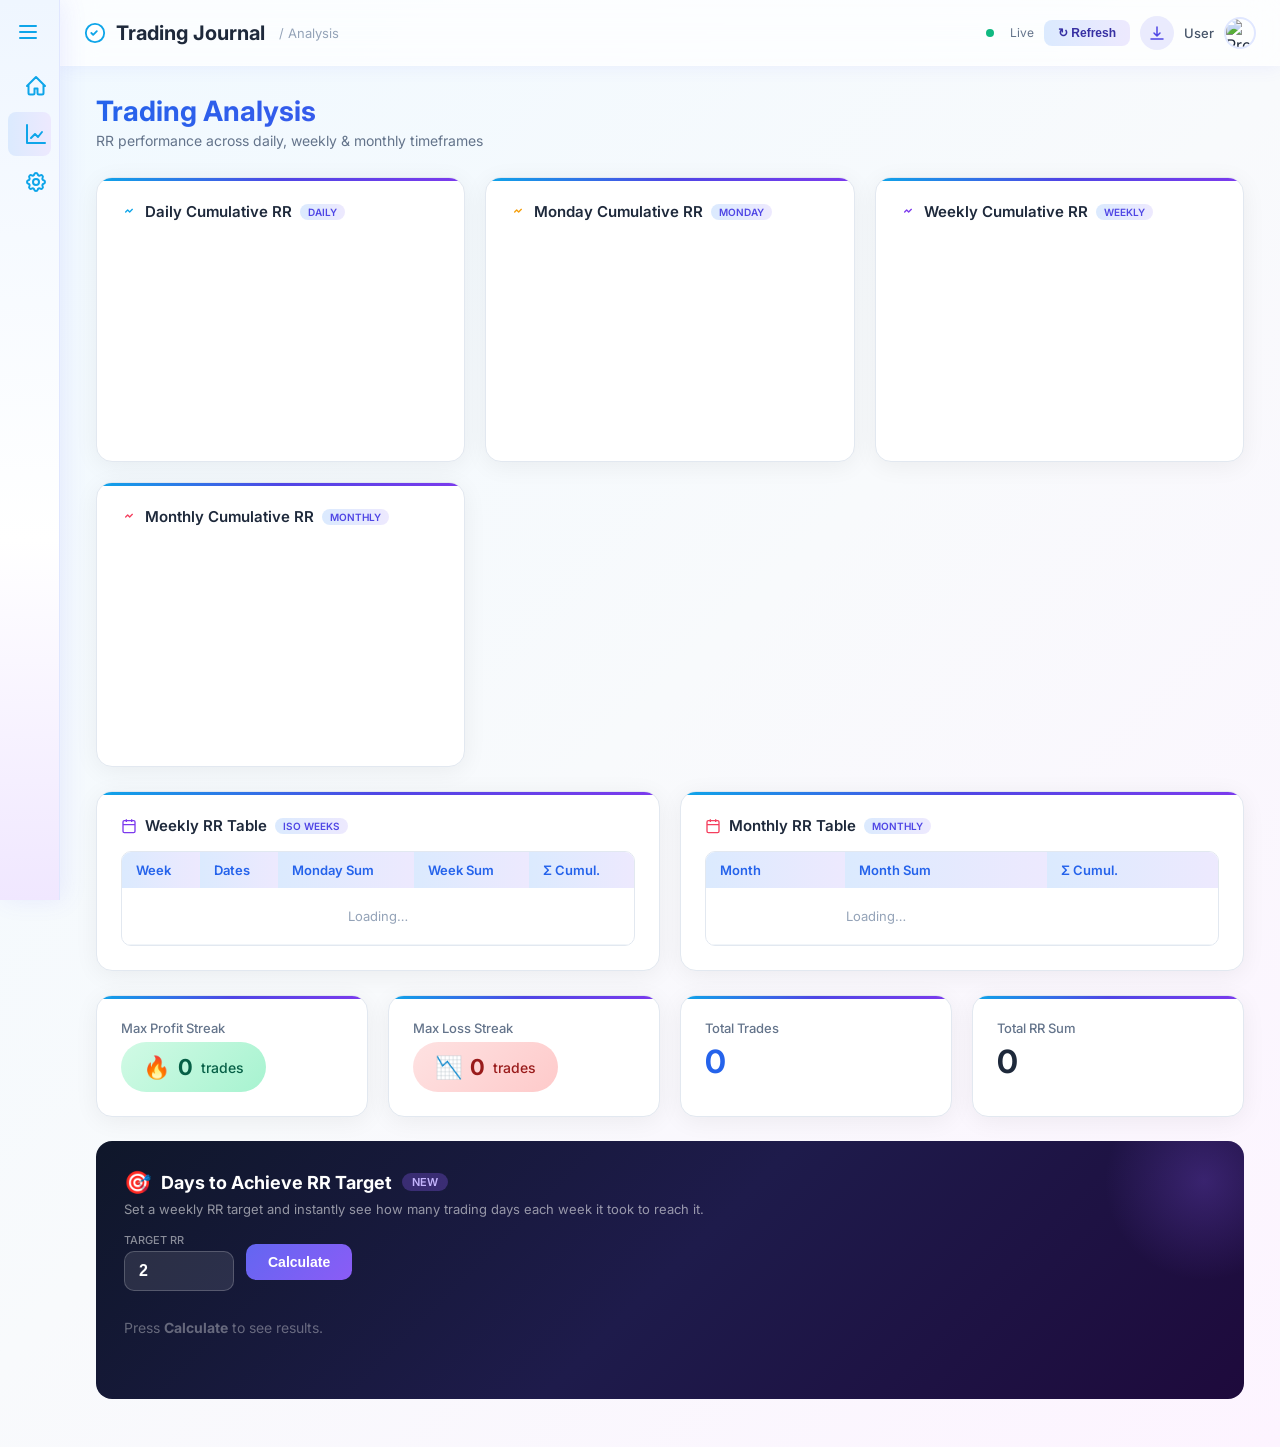
==== trading-journal/src/main/resources/static/analysis.html @ d73627bc "Add Monday cumulative RR chart and enhance trade sorting logic" ====
<!DOCTYPE html>
<html lang="en">
<head>
    <meta charset="UTF-8">
    <meta name="viewport" content="width=device-width, initial-scale=1.0">
    <title>Trading Analysis - Trading Journal</title>
    <meta name="description" content="Analyze your trading performance with RR line graphs, weekly/monthly summaries, and target achievement tracking.">
    <script>
        const API_BASE = 'http://127.0.0.1:8080';
    </script>
    <script src="https://cdn.tailwindcss.com"></script>
    <script src="https://cdn.jsdelivr.net/npm/chart.js"></script>
    <script src="https://cdnjs.cloudflare.com/ajax/libs/jspdf/2.4.0/jspdf.umd.min.js"></script>
    <link rel="stylesheet" href="https://fonts.googleapis.com/css2?family=Inter:wght@300;400;500;600;700&display=swap" />
    <style>
        :root {
            --sky: #0ea5e9;
            --blue: #2563eb;
            --indigo: #4f46e5;
            --violet: #7c3aed;
            --rose: #f43f5e;
            --emerald: #10b981;
            --amber: #f59e0b;
            --surface: #f8fafc;
            --card: #ffffff;
            --border: #e2e8f0;
            --text: #1e293b;
            --muted: #64748b;
        }
        * { box-sizing: border-box; }
        body {
            font-family: 'Inter', sans-serif;
            background: linear-gradient(135deg, #f0f9ff 0%, #f8fafc 50%, #fdf4ff 100%);
            color: var(--text);
            min-height: 100vh;
        }

        /* ─── Sidebar ─────────────────────────────── */
        .sidebar {
            position: fixed; left: 0; top: 0; height: 100vh;
            background: linear-gradient(180deg, #eff6ff 0%, #ffffff 60%, #f0e7ff 100%);
            box-shadow: 4px 0 24px rgba(99,102,241,.10);
            border-right: 1px solid #e0e7ff;
            width: 60px; transition: width .3s ease; z-index: 40;
            display: flex; flex-direction: column; overflow: hidden;
        }
        .sidebar:hover { width: 220px; }
        .sidebar-label {
            opacity: 0; white-space: nowrap; transition: opacity .25s .05s;
            font-size: 14px; font-weight: 500; color: #334155;
        }
        .sidebar:hover .sidebar-label { opacity: 1; }
        .sidebar-link {
            display: flex; align-items: center; gap: 12px;
            padding: 10px 16px; border-radius: 8px; margin: 2px 8px;
            transition: all .2s; text-decoration: none; color: #475569;
        }
        .sidebar-link:hover, .sidebar-link.active {
            background: linear-gradient(90deg,#dbeafe,#ede9fe);
            color: var(--blue);
        }
        .sidebar-icon { flex-shrink: 0; width: 24px; height: 24px; color: var(--sky); }

        /* ─── Top bar ─────────────────────────────── */
        .topbar {
            position: fixed; top: 0; left: 60px; right: 0; height: 66px;
            background: rgba(255,255,255,.7); backdrop-filter: blur(16px);
            border-bottom: 1px solid rgba(255,255,255,.4);
            box-shadow: 0 2px 16px rgba(99,102,241,.08);
            display: flex; align-items: center; justify-content: space-between;
            padding: 0 24px; z-index: 39; transition: left .3s;
        }

        /* ─── Main content ────────────────────────── */
        .main { margin-left: 60px; padding: 86px 28px 40px; transition: margin-left .3s; }

        /* ─── Cards ──────────────────────────────── */
        .card {
            background: var(--card); border-radius: 16px;
            border: 1px solid var(--border);
            box-shadow: 0 4px 24px rgba(0,0,0,.06);
            padding: 24px; position: relative; overflow: hidden;
        }
        .card::before {
            content: ''; position: absolute; top: 0; left: 0; right: 0; height: 3px;
            background: linear-gradient(90deg, var(--sky), var(--indigo), var(--violet));
        }
        .card-title {
            font-size: 15px; font-weight: 600; color: var(--text);
            margin-bottom: 16px; display: flex; align-items: center; gap: 8px;
        }
        .card-title .badge {
            font-size: 10px; font-weight: 600; padding: 2px 8px; border-radius: 20px;
            background: linear-gradient(90deg,#dbeafe,#ede9fe); color: var(--indigo);
        }

        /* ─── Tables ─────────────────────────────── */
        .rr-table { width: 100%; border-collapse: collapse; font-size: 13px; }
        .rr-table thead th {
            background: linear-gradient(90deg,#dbeafe,#ede9fe);
            color: var(--blue); font-weight: 600; padding: 10px 14px;
            text-align: left; position: sticky; top: 0;
        }
        .rr-table tbody tr { border-bottom: 1px solid #f1f5f9; transition: background .15s; }
        .rr-table tbody tr:hover { background: #f8fafc; }
        .rr-table td { padding: 9px 14px; }
        .rr-positive { color: var(--emerald); font-weight: 600; }
        .rr-negative { color: var(--rose); font-weight: 600; }
        .table-scroll { max-height: 260px; overflow-y: auto; border-radius: 10px; border: 1px solid var(--border); }

        /* ─── Streak chips ───────────────────────── */
        .streak-chip {
            display: inline-flex; align-items: center; gap: 8px;
            padding: 12px 22px; border-radius: 40px; font-weight: 700; font-size: 22px;
        }
        .streak-profit { background: linear-gradient(135deg,#d1fae5,#a7f3d0); color: #065f46; }
        .streak-loss   { background: linear-gradient(135deg,#fee2e2,#fecaca); color: #991b1b; }

        /* ─── Target feature ─────────────────────── */
        .target-card {
            background: linear-gradient(135deg, #0f172a 0%, #1e1b4b 50%, #1e0a3c 100%);
            border-radius: 16px; padding: 28px; color: #fff; position: relative; overflow: hidden;
        }
        .target-card::after {
            content: ''; position: absolute; top: -60px; right: -60px;
            width: 200px; height: 200px; border-radius: 50%;
            background: radial-gradient(circle,rgba(139,92,246,.25),transparent 70%);
        }
        .target-input-wrap {
            display: flex; align-items: center; gap: 12px; flex-wrap: wrap; margin-top: 16px;
        }
        .target-input {
            width: 110px; padding: 10px 14px; border-radius: 10px;
            border: 1px solid rgba(255,255,255,.2); background: rgba(255,255,255,.1);
            color: #fff; font-size: 16px; font-weight: 600; outline: none;
            transition: border .2s;
        }
        .target-input:focus { border-color: #818cf8; }
        .target-input::placeholder { color: rgba(255,255,255,.4); }
        .target-btn {
            padding: 10px 22px; border-radius: 10px; font-weight: 600; font-size: 14px;
            background: linear-gradient(135deg,#6366f1,#8b5cf6); color: #fff;
            border: none; cursor: pointer; transition: transform .15s, box-shadow .15s;
        }
        .target-btn:hover { transform: translateY(-1px); box-shadow: 0 8px 24px rgba(99,102,241,.4); }
        .target-results { margin-top: 20px; display: flex; flex-wrap: wrap; gap: 12px; }
        .week-pill {
            background: rgba(255,255,255,.08); border: 1px solid rgba(255,255,255,.15);
            border-radius: 12px; padding: 12px 16px; min-width: 160px;
            display: flex; flex-direction: column; gap: 4px;
        }
        .week-pill.achieved { border-color: #4ade80; background: rgba(74,222,128,.1); }
        .week-pill.not-achieved { border-color: #f87171; background: rgba(248,113,113,.1); }
        .week-pill .wk-label { font-size: 11px; color: rgba(255,255,255,.55); font-weight: 500; }
        .week-pill .wk-days { font-size: 22px; font-weight: 700; }
        .week-pill .wk-sum  { font-size: 12px; color: rgba(255,255,255,.6); }
        .achieved .wk-days { color: #4ade80; }
        .not-achieved .wk-days { color: #f87171; }
        .not-achieved .wk-badge { font-size: 11px; color: #f87171; }

        /* ─── Chart containers ───────────────────── */
        .chart-wrap { position: relative; height: 200px; }

        /* ─── Pulse dot ──────────────────────────── */
        .live-dot {
            display: inline-block; width: 8px; height: 8px; border-radius: 50%;
            background: var(--emerald); margin-right: 6px; position: relative;
            animation: pulse-dot 1.8s ease-in-out infinite;
        }
        @keyframes pulse-dot {
            0%,100% { box-shadow: 0 0 0 0 rgba(16,185,129,.6); }
            50% { box-shadow: 0 0 0 6px rgba(16,185,129,0); }
        }
    </style>
</head>
<body>

<!-- ════════════════════ SIDEBAR ════════════════════ -->
<div class="sidebar" id="sidebar">
    <div style="padding:20px 16px 10px; display:flex; align-items:center; gap:10px;">
        <svg class="sidebar-icon" xmlns="http://www.w3.org/2000/svg" fill="none" viewBox="0 0 24 24" stroke-width="2" stroke="currentColor">
            <path stroke-linecap="round" stroke-linejoin="round" d="M4 6h16M4 12h16M4 18h16"/>
        </svg>
        <span class="sidebar-label" style="font-size:16px;font-weight:700;background:linear-gradient(90deg,#2563eb,#7c3aed);-webkit-background-clip:text;-webkit-text-fill-color:transparent;">TJ</span>
    </div>
    <nav style="display:flex;flex-direction:column;flex:1;padding:8px 0;">
        <a href="home.html" class="sidebar-link">
            <svg class="sidebar-icon" xmlns="http://www.w3.org/2000/svg" fill="none" viewBox="0 0 24 24" stroke-width="2" stroke="currentColor">
                <path stroke-linecap="round" stroke-linejoin="round" d="M3 12l9-9 9 9M4.5 10.5V19a1.5 1.5 0 001.5 1.5h3A1.5 1.5 0 0010.5 19v-4.5h3V19a1.5 1.5 0 001.5 1.5h3A1.5 1.5 0 0019.5 19V10.5"/>
            </svg>
            <span class="sidebar-label">Home</span>
        </a>
        <a href="analysis.html" class="sidebar-link active">
            <svg class="sidebar-icon" xmlns="http://www.w3.org/2000/svg" fill="none" viewBox="0 0 24 24" stroke-width="2" stroke="currentColor">
                <path stroke-linecap="round" stroke-linejoin="round" d="M3 3v18h18"/>
                <path stroke-linecap="round" stroke-linejoin="round" d="M7 16l4-4 3 3 4-5"/>
            </svg>
            <span class="sidebar-label">Analysis</span>
        </a>
        <a href="settings.html" class="sidebar-link">
            <svg class="sidebar-icon" xmlns="http://www.w3.org/2000/svg" fill="none" viewBox="0 0 24 24" stroke-width="2" stroke="currentColor">
                <path stroke-linecap="round" stroke-linejoin="round" d="M10.325 4.317c.426-1.756 2.924-1.756 3.35 0a1.724 1.724 0 002.573 1.066c1.543-.94 3.31.826 2.37 2.37a1.724 1.724 0 001.065 2.572c1.756.426 1.756 2.924 0 3.35a1.724 1.724 0 00-1.066 2.573c.94 1.543-.826 3.31-2.37 2.37a1.724 1.724 0 00-2.572 1.065c-.426 1.756-2.924 1.756-3.35 0a1.724 1.724 0 00-2.573-1.066c-1.543.94-3.31-.826-2.37-2.37a1.724 1.724 0 00-1.065-2.572c-1.756-.426-1.756-2.924 0-3.35a1.724 1.724 0 001.066-2.573c-.94-1.543.826-3.31 2.37-2.37.996.608 2.296.07 2.572-1.065z"/>
                <path stroke-linecap="round" stroke-linejoin="round" d="M15 12a3 3 0 11-6 0 3 3 0 016 0z"/>
            </svg>
            <span class="sidebar-label">Settings</span>
        </a>
    </nav>
</div>

<!-- ════════════════════ TOP BAR ════════════════════ -->
<div class="topbar">
    <div style="display:flex;align-items:center;gap:10px;">
        <svg style="width:22px;height:22px;color:#0ea5e9;" fill="none" viewBox="0 0 24 24" stroke="currentColor" stroke-width="2">
            <circle cx="12" cy="12" r="10" fill="white" stroke="currentColor" stroke-width="2"/>
            <path d="M8 12l2 2 4-4" stroke="currentColor" stroke-width="2" stroke-linecap="round" stroke-linejoin="round"/>
        </svg>
        <span style="font-size:20px;font-weight:700;color:#1e293b;">Trading Journal</span>
        <span style="font-size:13px;color:#94a3b8;margin-left:4px;"> / Analysis</span>
    </div>
    <div style="display:flex;align-items:center;gap:10px;">
        <span class="live-dot" title="Auto-refreshing"></span>
        <span style="font-size:12px;color:#64748b;">Live</span>
        <button id="refreshBtn" onclick="loadAnalysisData()" title="Refresh Now"
            style="padding:6px 14px;border-radius:8px;background:linear-gradient(90deg,#dbeafe,#ede9fe);color:#3730a3;font-weight:600;font-size:12px;border:none;cursor:pointer;">
            ↻ Refresh
        </button>
        <button id="downloadPdfButton" title="Download PDF"
            style="width:34px;height:34px;border-radius:50%;background:rgba(99,102,241,.12);border:none;cursor:pointer;display:flex;align-items:center;justify-content:center;">
            <svg xmlns="http://www.w3.org/2000/svg" style="width:18px;height:18px;color:#4f46e5;" fill="none" viewBox="0 0 24 24" stroke="currentColor" stroke-width="2">
                <path stroke-linecap="round" stroke-linejoin="round" d="M12 4v12m-4-4l4 4 4-4M4 20h16"/>
            </svg>
        </button>
        <span style="font-size:13px;color:#475569;font-weight:500;" id="user-name">User</span>
        <img src="https://randomuser.me/api/portraits/men/32.jpg" alt="Profile"
            style="width:32px;height:32px;border-radius:50%;object-fit:cover;border:2px solid #e0e7ff;"/>
    </div>
</div>

<!-- ════════════════════ MAIN CONTENT ════════════════════ -->
<main class="main">
    <div style="max-width:1280px;margin:0 auto;">

        <!-- Page heading -->
        <div style="margin-bottom:28px;">
            <h1 style="font-size:28px;font-weight:700;background:linear-gradient(90deg,#2563eb,#7c3aed);-webkit-background-clip:text;-webkit-text-fill-color:transparent;margin:0 0 4px;">
                Trading Analysis
            </h1>
            <p style="color:#64748b;font-size:14px;margin:0;">RR performance across daily, weekly &amp; monthly timeframes</p>
        </div>

        <!-- ── Charts Row ─────────────────────────── -->
        <div style="display:grid;grid-template-columns:repeat(auto-fit,minmax(300px,1fr));gap:20px;margin-bottom:24px;">

            <div class="card">
                <div class="card-title">
                    <svg style="width:16px;height:16px;color:#0ea5e9;" fill="none" viewBox="0 0 24 24" stroke="currentColor" stroke-width="2">
                        <path stroke-linecap="round" stroke-linejoin="round" d="M7 12l3-3 3 3 4-4"/>
                    </svg>
                    Daily Cumulative RR <span class="badge">DAILY</span>
                </div>
                <div class="chart-wrap"><canvas id="dailyRRChart"></canvas></div>
            </div>

            <div class="card">
                <div class="card-title">
                    <svg style="width:16px;height:16px;color:#f59e0b;" fill="none" viewBox="0 0 24 24" stroke="currentColor" stroke-width="2">
                        <path stroke-linecap="round" stroke-linejoin="round" d="M7 12l3-3 3 3 4-4"/>
                    </svg>
                    Monday Cumulative RR <span class="badge">MONDAY</span>
                </div>
                <div class="chart-wrap"><canvas id="mondayRRChart"></canvas></div>
            </div>

            <div class="card">
                <div class="card-title">
                    <svg style="width:16px;height:16px;color:#7c3aed;" fill="none" viewBox="0 0 24 24" stroke="currentColor" stroke-width="2">
                        <path stroke-linecap="round" stroke-linejoin="round" d="M7 12l3-3 3 3 4-4"/>
                    </svg>
                    Weekly Cumulative RR <span class="badge">WEEKLY</span>
                </div>
                <div class="chart-wrap"><canvas id="weeklyRRChart"></canvas></div>
            </div>

            <div class="card">
                <div class="card-title">
                    <svg style="width:16px;height:16px;color:#f43f5e;" fill="none" viewBox="0 0 24 24" stroke="currentColor" stroke-width="2">
                        <path stroke-linecap="round" stroke-linejoin="round" d="M7 12l3-3 3 3 4-4"/>
                    </svg>
                    Monthly Cumulative RR <span class="badge">MONTHLY</span>
                </div>
                <div class="chart-wrap"><canvas id="monthlyRRChart"></canvas></div>
            </div>
        </div>

        <!-- ── Tables Row ─────────────────────────── -->
        <div style="display:grid;grid-template-columns:repeat(auto-fit,minmax(300px,1fr));gap:20px;margin-bottom:24px;">

            <div class="card">
                <div class="card-title">
                    <svg style="width:16px;height:16px;color:#7c3aed;" fill="none" viewBox="0 0 24 24" stroke="currentColor" stroke-width="2">
                        <rect x="3" y="4" width="18" height="18" rx="2"/>
                        <path d="M16 2v4M8 2v4M3 10h18"/>
                    </svg>
                    Weekly RR Table <span class="badge">ISO WEEKS</span>
                </div>
                <div class="table-scroll">
                    <table class="rr-table" id="weeklyRRTable">
                        <thead>
                            <tr>
                                <th>Week</th>
                                <th>Dates</th>
                                <th>Monday Sum</th>
                                <th>Week Sum</th>
                                <th>Σ Cumul.</th>
                            </tr>
                        </thead>
                        <tbody><tr><td colspan="5" style="text-align:center;padding:20px;color:#94a3b8;">Loading…</td></tr></tbody>
                    </table>
                </div>
            </div>

            <div class="card">
                <div class="card-title">
                    <svg style="width:16px;height:16px;color:#f43f5e;" fill="none" viewBox="0 0 24 24" stroke="currentColor" stroke-width="2">
                        <rect x="3" y="4" width="18" height="18" rx="2"/>
                        <path d="M16 2v4M8 2v4M3 10h18"/>
                    </svg>
                    Monthly RR Table <span class="badge">MONTHLY</span>
                </div>
                <div class="table-scroll">
                    <table class="rr-table" id="monthlyRRTable">
                        <thead>
                            <tr>
                                <th>Month</th>
                                <th>Month Sum</th>
                                <th>Σ Cumul.</th>
                            </tr>
                        </thead>
                        <tbody><tr><td colspan="2" style="text-align:center;padding:20px;color:#94a3b8;">Loading…</td></tr></tbody>
                    </table>
                </div>
            </div>
        </div>

        <!-- ── Streaks Row ────────────────────────── -->
        <div style="display:grid;grid-template-columns:repeat(auto-fit,minmax(200px,1fr));gap:20px;margin-bottom:24px;">
            <div class="card" style="display:flex;align-items:center;justify-content:space-between;">
                <div>
                    <div style="font-size:13px;color:#64748b;font-weight:500;margin-bottom:6px;">Max Profit Streak</div>
                    <div class="streak-chip streak-profit">
                        <span>🔥</span>
                        <span id="maxProfitStreak">0</span>
                        <span style="font-size:14px;font-weight:500;"> trades</span>
                    </div>
                </div>
            </div>
            <div class="card" style="display:flex;align-items:center;justify-content:space-between;">
                <div>
                    <div style="font-size:13px;color:#64748b;font-weight:500;margin-bottom:6px;">Max Loss Streak</div>
                    <div class="streak-chip streak-loss">
                        <span>📉</span>
                        <span id="maxLossStreak">0</span>
                        <span style="font-size:14px;font-weight:500;"> trades</span>
                    </div>
                </div>
            </div>
            <div class="card">
                <div style="font-size:13px;color:#64748b;font-weight:500;margin-bottom:6px;">Total Trades</div>
                <div style="font-size:32px;font-weight:700;color:#2563eb;" id="totalTrades">0</div>
            </div>
            <div class="card">
                <div style="font-size:13px;color:#64748b;font-weight:500;margin-bottom:6px;">Total RR Sum</div>
                <div style="font-size:32px;font-weight:700;" id="totalRR">0</div>
            </div>
        </div>

        <!-- ── Target Achievement Feature ────────── -->
        <div class="target-card" id="targetCard">
            <div style="position:relative;z-index:1;">
                <div style="display:flex;align-items:center;gap:10px;margin-bottom:6px;">
                    <span style="font-size:22px;">🎯</span>
                    <h2 style="font-size:18px;font-weight:700;margin:0;">Days to Achieve RR Target</h2>
                    <span style="background:rgba(139,92,246,.3);color:#c4b5fd;font-size:11px;font-weight:600;padding:2px 10px;border-radius:20px;">NEW</span>
                </div>
                <p style="color:rgba(255,255,255,.55);font-size:13px;margin:0 0 4px;">
                    Set a weekly RR target and instantly see how many trading days each week it took to reach it.
                </p>
                <div class="target-input-wrap">
                    <div>
                        <label style="display:block;font-size:11px;color:rgba(255,255,255,.5);margin-bottom:4px;font-weight:500;">TARGET RR</label>
                        <input type="number" id="targetRR" class="target-input" value="2" min="0.1" step="0.5" placeholder="e.g. 2"/>
                    </div>
                    <button class="target-btn" onclick="computeTargetAchievement()">Calculate</button>
                </div>

                <div id="targetResults" class="target-results" style="min-height:60px;">
                    <div style="color:rgba(255,255,255,.35);font-size:14px;margin-top:8px;">Press <strong>Calculate</strong> to see results.</div>
                </div>

                <!-- Summary bar -->
                <div id="targetSummary" style="display:none;margin-top:16px;padding-top:16px;border-top:1px solid rgba(255,255,255,.1);">
                    <div style="display:flex;flex-wrap:wrap;gap:24px;">
                        <div>
                            <div style="font-size:11px;color:rgba(255,255,255,.45);margin-bottom:4px;">WEEKS ACHIEVED</div>
                            <div style="font-size:28px;font-weight:700;color:#4ade80;" id="weeksAchieved">—</div>
                        </div>
                        <div>
                            <div style="font-size:11px;color:rgba(255,255,255,.45);margin-bottom:4px;">AVG DAYS TO TARGET</div>
                            <div style="font-size:28px;font-weight:700;color:#818cf8;" id="avgDaysToTarget">—</div>
                        </div>
                        <div>
                            <div style="font-size:11px;color:rgba(255,255,255,.45);margin-bottom:4px;">FASTEST WEEK</div>
                            <div style="font-size:28px;font-weight:700;color:#fbbf24;" id="fastestWeek">—</div>
                        </div>
                    </div>
                </div>
            </div>
        </div>

    </div><!-- /max-w -->
</main>

<!-- ════════════════════ SCRIPT ════════════════════ -->
<script>
// ─── Utility: Parse RR value from trade ──────────────────────────────────────
// RR can be "1", "2", "1:2", "1.5:1", etc.
function parseRR(trade) {
    const raw = (trade.rr || '').toString().trim();
    let rrVal = 1;
    if (raw.includes(':')) {
        const parts = raw.split(':');
        const reward = parseFloat(parts[1]);
        const risk   = parseFloat(parts[0]);
        rrVal = (isNaN(reward) || isNaN(risk) || risk === 0) ? 1 : reward / risk;
    } else {
        const n = parseFloat(raw);
        rrVal = isNaN(n) ? 1 : n;
    }
    // Negative for losses
    if ((trade.result || '').toLowerCase() === 'loss') rrVal = -Math.abs(rrVal);
    return rrVal;
}

// ─── Utility: ISO week key "YYYY-Www" ────────────────────────────────────────
function isoWeekKey(date) {
    const d = new Date(Date.UTC(date.getFullYear(), date.getMonth(), date.getDate()));
    const dayNum = d.getUTCDay() || 7;          // Mon=1 … Sun=7
    d.setUTCDate(d.getUTCDate() + 4 - dayNum);  // nearest Thursday
    const yearStart = new Date(Date.UTC(d.getUTCFullYear(), 0, 1));
    const weekNo = Math.ceil(((d - yearStart) / 86400000 + 1) / 7);
    return `${d.getUTCFullYear()}-W${String(weekNo).padStart(2,'0')}`;
}

// ─── Utility: Week label "Mon dd – Sun dd Mon YYYY" ───────────────────────────
function weekDateRange(isoKey) {
    // parse year and week number
    const [yearStr, wStr] = isoKey.split('-W');
    const year = parseInt(yearStr);
    const week = parseInt(wStr);
    // ISO week 1 is the week containing the first Thursday
    const jan4 = new Date(Date.UTC(year, 0, 4));
    const jan4Day = jan4.getUTCDay() || 7;
    const monday = new Date(jan4);
    monday.setUTCDate(jan4.getUTCDate() - jan4Day + 1 + (week - 1) * 7);
    const sunday = new Date(monday);
    sunday.setUTCDate(monday.getUTCDate() + 6);
    const fmt = (d) => d.toLocaleDateString('en-US', { month:'short', day:'numeric', timeZone:'UTC' });
    return `${fmt(monday)} – ${fmt(sunday)}`;
}

// ─── Chart instances ──────────────────────────────────────────────────────────
let dailyChart, weeklyChart, monthlyChart, mondayChart;

// Shared chart defaults
Chart.defaults.font.family = "'Inter', sans-serif";
Chart.defaults.color = '#64748b';

function makeChart(ctx, label, color, labels, data) {
    return new Chart(ctx, {
        type: 'line',
        data: {
            labels,
            datasets: [{
                label,
                data,
                borderColor: color,
                backgroundColor: color + '20',
                borderWidth: 2.5,
                pointRadius: 4,
                pointHoverRadius: 6,
                pointBackgroundColor: color,
                pointBorderColor: '#fff',
                pointBorderWidth: 2,
                fill: true,
                tension: 0.4
            }]
        },
        options: {
            responsive: true,
            maintainAspectRatio: false,
            plugins: {
                legend: { display: false },
                tooltip: {
                    callbacks: {
                        title: items => items[0].label,
                        label: ctx => [
                            ` Cumulative RR : ${ctx.parsed.y.toFixed(2)} R`,
                            ` Period Sum    : ${ctx.dataset.periodData ? (ctx.dataset.periodData[ctx.dataIndex] >= 0 ? '+' : '') + ctx.dataset.periodData[ctx.dataIndex].toFixed(2) + ' R' : '—'}`
                        ]
                    }
                }
            },
            scales: {
                y: {
                    grid: { color: '#f1f5f9' },
                    ticks: { font: { size: 11 } }
                },
                x: {
                    grid: { display: false },
                    ticks: { maxTicksLimit: 8, maxRotation: 30, font: { size: 10 } }
                }
            }
        }
    });
}

// ─── Stored data for target feature ──────────────────────────────────────────
let _weeklyDayMap = {}; // weekKey -> { day -> [rrVals] }

// ─── Load all analysis data ───────────────────────────────────────────────────
function loadAnalysisData() {
    const userId = sessionStorage.getItem('userId');
    if (!userId) { window.location.href = 'login-form.html'; return; }

    fetch(`${API_BASE}/api/trades?userId=${userId}&ts=${Date.now()}`)
        .then(r => r.json())
        .then(trades => {
            if (!Array.isArray(trades)) return;
            processData(trades);
        })
        .catch(err => console.warn('Failed to load trades:', err));
}

function processData(trades) {
    const dailyRR   = {};  // day  -> [rrVal]
    const weeklyRR  = {};  // week -> [rrVal]
    const monthlyRR = {};  // mon  -> [rrVal]
    const weekDayRR = {};  // week -> { day -> [rrVal] }

    let maxProfit = 0, maxLoss = 0, curProfit = 0, curLoss = 0;

    trades.forEach(trade => {
        const d = new Date(trade.date);
        if (isNaN(d)) return;

        const day   = d.toISOString().slice(0, 10);
        const week  = isoWeekKey(d);
        const month = `${d.getFullYear()}-${String(d.getMonth()+1).padStart(2,'0')}`;
        const rrVal = parseRR(trade);

        // Accumulate
        dailyRR[day]   = (dailyRR[day]   || []).concat(rrVal);
        weeklyRR[week] = (weeklyRR[week]  || []).concat(rrVal);
        monthlyRR[month] = (monthlyRR[month] || []).concat(rrVal);

        // Per-week, per-day map (for target feature)
        if (!weekDayRR[week]) weekDayRR[week] = {};
        weekDayRR[week][day] = (weekDayRR[week][day] || []).concat(rrVal);

        // Streaks
        if ((trade.result || '').toLowerCase() === 'profit') {
            curProfit++; maxProfit = Math.max(maxProfit, curProfit); curLoss = 0;
        } else if ((trade.result || '').toLowerCase() === 'loss') {
            curLoss++; maxLoss = Math.max(maxLoss, curLoss); curProfit = 0;
        }
    });

    // Store for target feature
    _weeklyDayMap = weekDayRR;

    const sum = arr => arr.reduce((a, b) => a + b, 0);

    // Helper: convert array of period sums into cumulative running totals
    function cumSum(arr) {
        let running = 0;
        return arr.map(v => { running += v; return parseFloat(running.toFixed(4)); });
    }

    // ── Daily Chart ────────────────────────────────
    const dLabels    = Object.keys(dailyRR).sort();
    const dPeriod    = dLabels.map(k => sum(dailyRR[k]));   // each day's own sum
    const dData      = cumSum(dPeriod);                      // running total
    if (dailyChart) {
        dailyChart.data.labels = dLabels;
        dailyChart.data.datasets[0].data = dData;
        dailyChart.data.datasets[0].periodData = dPeriod;
        dailyChart.update('none');
    } else {
        const dc = makeChart(
            document.getElementById('dailyRRChart').getContext('2d'),
            'Cumulative RR', '#0ea5e9', dLabels, dData
        );
        dc.data.datasets[0].periodData = dPeriod;
        dc.update('none');
        dailyChart = dc;
    }

    // ── Monday Chart ────────────────────────────────
    const mondayLabels = dLabels.filter(d => new Date(d).getUTCDay() === 1);
    const mondayPeriod = mondayLabels.map(k => sum(dailyRR[k]));
    const mondayData   = cumSum(mondayPeriod);
    if (mondayChart) {
        mondayChart.data.labels = mondayLabels;
        mondayChart.data.datasets[0].data = mondayData;
        mondayChart.data.datasets[0].periodData = mondayPeriod;
        mondayChart.update('none');
    } else {
        const mc = makeChart(
            document.getElementById('mondayRRChart').getContext('2d'),
            'Cumulative RR', '#f59e0b', mondayLabels, mondayData
        );
        mc.data.datasets[0].periodData = mondayPeriod;
        mc.update('none');
        mondayChart = mc;
    }

    // ── Weekly Chart & Table ───────────────────────
    const wLabels  = Object.keys(weeklyRR).sort();
    const wPeriod  = wLabels.map(k => sum(weeklyRR[k]));   // each week's own sum
    const wData    = cumSum(wPeriod);                       // running total
    if (weeklyChart) {
        weeklyChart.data.labels = wLabels;
        weeklyChart.data.datasets[0].data = wData;
        weeklyChart.data.datasets[0].periodData = wPeriod;
        weeklyChart.update('none');
    } else {
        const wc = makeChart(
            document.getElementById('weeklyRRChart').getContext('2d'),
            'Cumulative RR', '#7c3aed', wLabels, wData
        );
        wc.data.datasets[0].periodData = wPeriod;
        wc.update('none');
        weeklyChart = wc;
    }
    // Weekly table — show period sum + running cumulative
    const wTbody = document.getElementById('weeklyRRTable').querySelector('tbody');
    wTbody.innerHTML = wLabels.map((wk, i) => {
        const periodSum = wPeriod[i];
        const cumTotal  = wData[i];
        
        let mondaySum = 0;
        const daysInWeek = weekDayRR[wk] || {};
        for (const day in daysInWeek) {
            const d = new Date(day);
            if (d.getUTCDay() === 1) { // 1 is Monday
                mondaySum += sum(daysInWeek[day]);
            }
        }
        
        const mCls = mondaySum >= 0 ? 'rr-positive' : 'rr-negative';
        const pCls = periodSum >= 0 ? 'rr-positive' : 'rr-negative';
        const cCls = cumTotal  >= 0 ? 'rr-positive' : 'rr-negative';
        
        return `<tr>
            <td style="font-weight:600;">${wk}</td>
            <td style="color:#94a3b8;font-size:12px;">${weekDateRange(wk)}</td>
            <td class="${mCls}">${mondaySum >= 0 ? '+' : ''}${mondaySum.toFixed(2)} R</td>
            <td class="${pCls}">${periodSum >= 0 ? '+' : ''}${periodSum.toFixed(2)} R</td>
            <td class="${cCls}" style="font-size:11px;opacity:.75;">Σ ${cumTotal >= 0 ? '+' : ''}${cumTotal.toFixed(2)} R</td>
        </tr>`;
    }).join('') || `<tr><td colspan="5" style="text-align:center;padding:20px;color:#94a3b8;">No data yet.</td></tr>`;

    // ── Monthly Chart & Table ──────────────────────
    const mLabels  = Object.keys(monthlyRR).sort();
    const mPeriod  = mLabels.map(k => sum(monthlyRR[k]));  // each month's own sum
    const mData    = cumSum(mPeriod);                       // running total
    if (monthlyChart) {
        monthlyChart.data.labels = mLabels;
        monthlyChart.data.datasets[0].data = mData;
        monthlyChart.data.datasets[0].periodData = mPeriod;
        monthlyChart.update('none');
    } else {
        const mc = makeChart(
            document.getElementById('monthlyRRChart').getContext('2d'),
            'Cumulative RR', '#f43f5e', mLabels, mData
        );
        mc.data.datasets[0].periodData = mPeriod;
        mc.update('none');
        monthlyChart = mc;
    }
    // Monthly table (nicer labels) — show period sum + cumulative
    const mTbody = document.getElementById('monthlyRRTable').querySelector('tbody');
    mTbody.innerHTML = mLabels.map((mon, i) => {
        const periodSum = mPeriod[i];
        const cumTotal  = mData[i];
        const pCls = periodSum >= 0 ? 'rr-positive' : 'rr-negative';
        const cCls = cumTotal  >= 0 ? 'rr-positive' : 'rr-negative';
        const [y, m] = mon.split('-');
        const label = new Date(parseInt(y), parseInt(m)-1, 1)
            .toLocaleDateString('en-US', { month:'long', year:'numeric' });
        return `<tr>
            <td style="font-weight:600;">${label}</td>
            <td class="${pCls}">${periodSum >= 0 ? '+' : ''}${periodSum.toFixed(2)} R</td>
            <td class="${cCls}" style="font-size:11px;opacity:.75;">Σ ${cumTotal >= 0 ? '+' : ''}${cumTotal.toFixed(2)} R</td>
        </tr>`;
    }).join('') || `<tr><td colspan="3" style="text-align:center;padding:20px;color:#94a3b8;">No data yet.</td></tr>`;

    // ── Stats ──────────────────────────────────────
    document.getElementById('maxProfitStreak').textContent = maxProfit;
    document.getElementById('maxLossStreak').textContent   = maxLoss;
    document.getElementById('totalTrades').textContent     = trades.length;
    // Total RR = last value of the daily cumulative array (or 0)
    const totalRR = dData.length ? dData[dData.length - 1] : 0;
    const totalEl = document.getElementById('totalRR');
    totalEl.textContent = (totalRR >= 0 ? '+' : '') + totalRR.toFixed(2) + ' R';
    totalEl.style.color = totalRR >= 0 ? '#10b981' : '#f43f5e';
}

// ─── Target Achievement Feature ───────────────────────────────────────────────
function computeTargetAchievement() {
    const target = parseFloat(document.getElementById('targetRR').value);
    if (isNaN(target) || target <= 0) {
        alert('Please enter a valid positive RR target.');
        return;
    }

    const weeks = Object.keys(_weeklyDayMap).sort();
    const resultsEl  = document.getElementById('targetResults');
    const summaryEl  = document.getElementById('targetSummary');

    if (weeks.length === 0) {
        resultsEl.innerHTML = '<div style="color:rgba(255,255,255,.4);font-size:14px;">No trade data available yet.</div>';
        summaryEl.style.display = 'none';
        return;
    }

    let achievedCount = 0;
    let daysArr = [];

    const pills = weeks.map(wk => {
        const dayMap = _weeklyDayMap[wk];
        const sortedDays = Object.keys(dayMap).sort(); // chronological

        let cumulative = 0;
        let daysToHit  = null;
        let finalSum   = 0;

        sortedDays.forEach(day => {
            const daySum = dayMap[day].reduce((a,b)=>a+b, 0);
            finalSum += daySum;
            if (daysToHit === null) {
                cumulative += daySum;
                if (cumulative >= target) {
                    daysToHit = sortedDays.indexOf(day) + 1; // 1-indexed
                }
            }
        });

        const dateRange = weekDateRange(wk);

        if (daysToHit !== null) {
            achievedCount++;
            daysArr.push(daysToHit);
            return `<div class="week-pill achieved">
                <span class="wk-label">${wk} · ${dateRange}</span>
                <span class="wk-days">✅ ${daysToHit} day${daysToHit > 1 ? 's' : ''}</span>
                <span class="wk-sum">Week total: ${finalSum >= 0 ? '+':''}${finalSum.toFixed(2)} R</span>
            </div>`;
        } else {
            return `<div class="week-pill not-achieved">
                <span class="wk-label">${wk} · ${dateRange}</span>
                <span class="wk-days">❌ Not reached</span>
                <span class="wk-sum">Week total: ${finalSum >= 0 ? '+':''}${finalSum.toFixed(2)} R · Target: ${target} R</span>
            </div>`;
        }
    });

    resultsEl.innerHTML = pills.join('');

    // Summary stats
    const avgDays = daysArr.length
        ? (daysArr.reduce((a,b)=>a+b,0) / daysArr.length).toFixed(1)
        : '—';
    const fastest = daysArr.length ? Math.min(...daysArr) : '—';
    document.getElementById('weeksAchieved').textContent = `${achievedCount} / ${weeks.length}`;
    document.getElementById('avgDaysToTarget').textContent = avgDays === '—' ? '—' : `${avgDays} days`;
    document.getElementById('fastestWeek').textContent = fastest === '—' ? '—' : `${fastest} day${fastest > 1 ? 's' : ''}`;
    summaryEl.style.display = 'flex';
}

// ─── PDF Export (unchanged logic, updated to use new api) ─────────────────────
document.getElementById('downloadPdfButton').addEventListener('click', () => {
    const userId = sessionStorage.getItem('userId');
    if (!userId) return;
    fetch(`${API_BASE}/api/trades?userId=${userId}&ts=${Date.now()}`)
        .then(r => r.json())
        .then(trades => {
            if (!Array.isArray(trades)) return;
            generatePdf(trades);
        })
        .catch(e => console.error('PDF error:', e));
});

function generatePdf(trades) {
    const { jsPDF } = window.jspdf;
    const doc = new jsPDF();
    doc.setFont('helvetica');
    doc.setFontSize(16);
    doc.text('Trading Journal - Analysis Report', 10, 14);
    doc.setFontSize(11);

    // Charts
    if (dailyChart)   doc.addImage(dailyChart.canvas.toDataURL('image/png'),   'PNG', 10,  22, 90, 50);
    if (weeklyChart)  doc.addImage(weeklyChart.canvas.toDataURL('image/png'),  'PNG', 110, 22, 90, 50);
    if (monthlyChart) doc.addImage(monthlyChart.canvas.toDataURL('image/png'), 'PNG', 10,  80, 90, 50);

    // Summary
    doc.addPage();
    doc.setFontSize(14); doc.text('Summary', 10, 14);
    doc.setFontSize(11);
    doc.text(`Max Profit Streak : ${document.getElementById('maxProfitStreak').textContent}`, 10, 26);
    doc.text(`Max Loss Streak   : ${document.getElementById('maxLossStreak').textContent}`,   10, 36);
    doc.text(`Total Trades      : ${document.getElementById('totalTrades').textContent}`,     10, 46);
    doc.text(`Total RR Sum      : ${document.getElementById('totalRR').textContent}`,         10, 56);

    // Weekly table
    doc.addPage();
    doc.setFontSize(14); doc.text('Weekly RR Table', 10, 14);
    doc.setFontSize(10);
    let y = 24;
    doc.text('Week', 10, y); doc.text('Dates', 50, y); doc.text('RR Sum', 140, y); y += 8;
    if (weeklyChart) {
        weeklyChart.data.labels.forEach((wk, i) => {
            if (y > 280) { doc.addPage(); y = 14; }
            doc.text(wk, 10, y);
            doc.text(weekDateRange(wk), 50, y);
            doc.text((weeklyChart.data.datasets[0].data[i] || 0).toFixed(2), 140, y);
            y += 8;
        });
    }
    doc.save('trading-analysis.pdf');
}

// ─── Init ─────────────────────────────────────────────────────────────────────
loadAnalysisData();
setInterval(loadAnalysisData, 30000); // auto-refresh
</script>

</body>
</html>
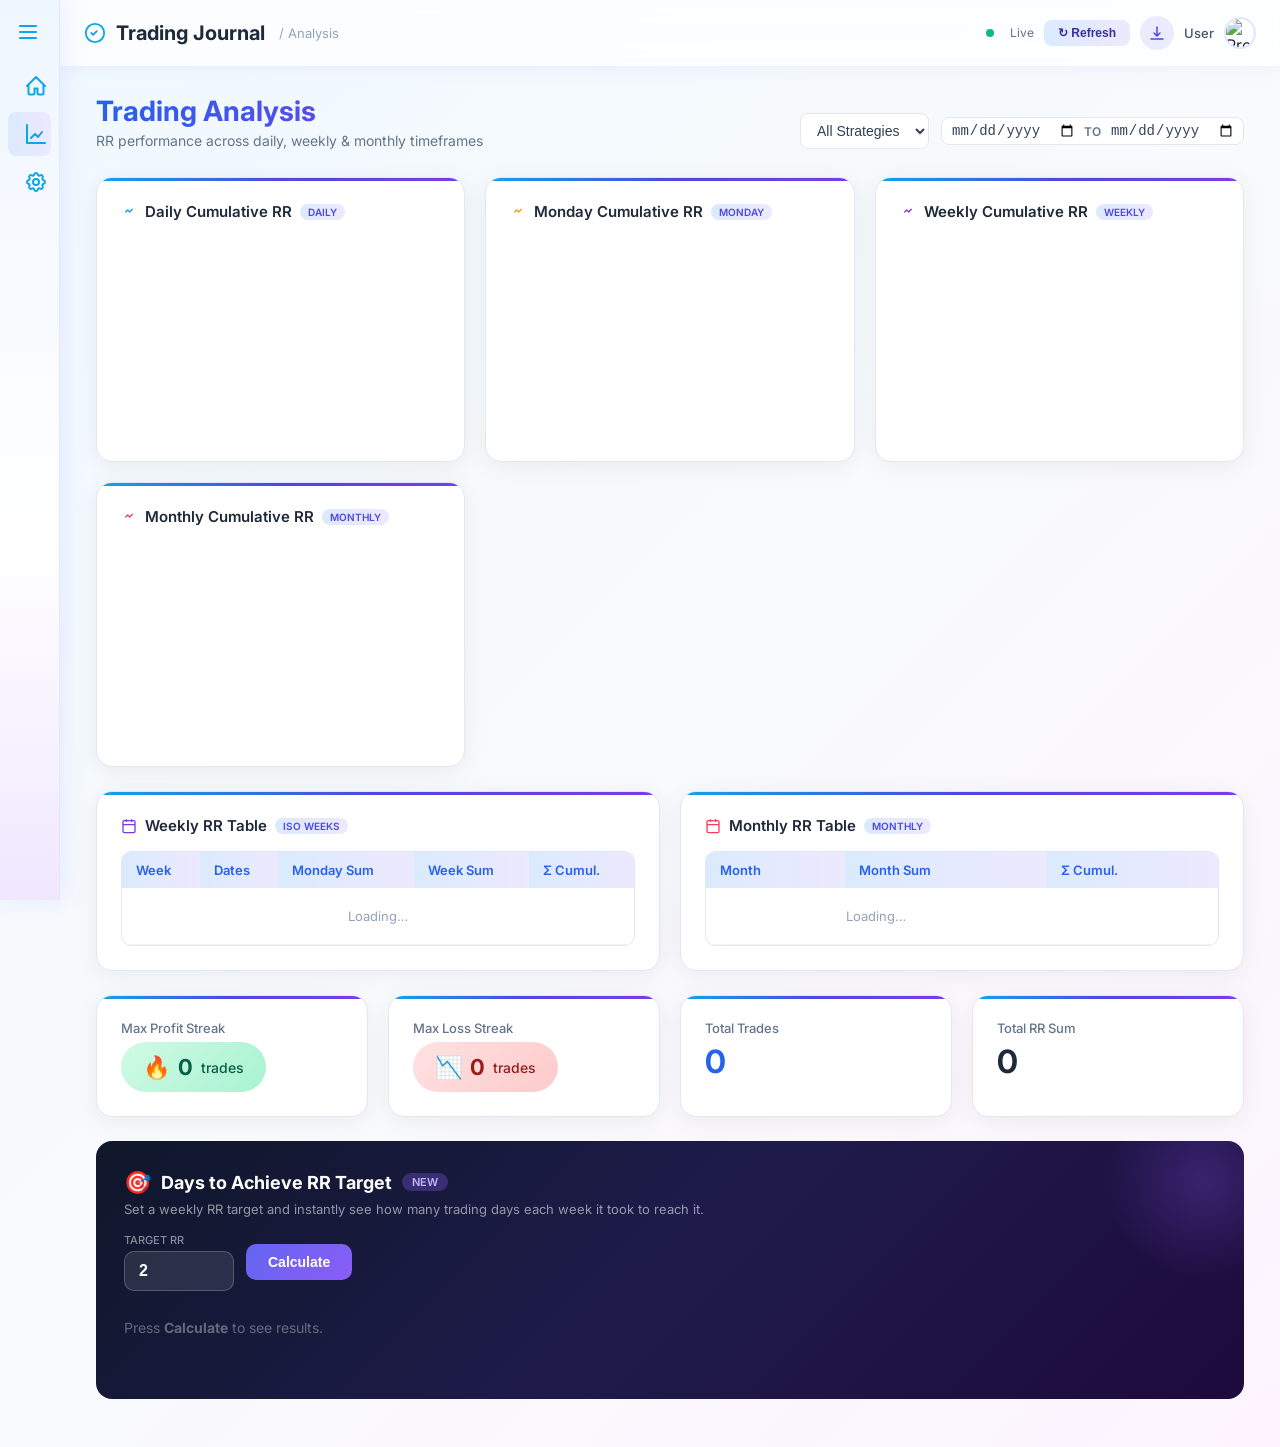
==== commit 5ab7093f: "Add filters for strategy and date range in trading analysis" ====
--- a/trading-journal/src/main/resources/static/analysis.html
+++ b/trading-journal/src/main/resources/static/analysis.html
@@ -240,12 +240,24 @@
 <main class="main">
     <div style="max-width:1280px;margin:0 auto;">
 
-        <!-- Page heading -->
-        <div style="margin-bottom:28px;">
-            <h1 style="font-size:28px;font-weight:700;background:linear-gradient(90deg,#2563eb,#7c3aed);-webkit-background-clip:text;-webkit-text-fill-color:transparent;margin:0 0 4px;">
-                Trading Analysis
-            </h1>
-            <p style="color:#64748b;font-size:14px;margin:0;">RR performance across daily, weekly &amp; monthly timeframes</p>
+        <!-- Page heading & Filters -->
+        <div style="display:flex; justify-content:space-between; align-items:flex-end; margin-bottom:28px; flex-wrap:wrap; gap:16px;">
+            <div>
+                <h1 style="font-size:28px;font-weight:700;background:linear-gradient(90deg,#2563eb,#7c3aed);-webkit-background-clip:text;-webkit-text-fill-color:transparent;margin:0 0 4px;">
+                    Trading Analysis
+                </h1>
+                <p style="color:#64748b;font-size:14px;margin:0;">RR performance across daily, weekly &amp; monthly timeframes</p>
+            </div>
+            <div style="display:flex; gap:12px; align-items:center;">
+                <select id="filter-strategy" onchange="loadAnalysisData()" style="padding:8px 12px; border-radius:8px; border:1px solid #e2e8f0; font-size:14px; outline:none; background:#fff; color:#334155; cursor:pointer;" title="Filter by Strategy">
+                    <option value="all">All Strategies</option>
+                </select>
+                <div style="display:flex; align-items:center; gap:8px; background:#fff; padding:4px 8px; border-radius:8px; border:1px solid #e2e8f0;">
+                    <input type="date" id="filter-start-date" onchange="loadAnalysisData()" style="border:none; font-size:14px; outline:none; background:transparent; color:#334155; cursor:pointer;" title="Start Date" />
+                    <span style="color:#64748b;font-size:12px;font-weight:600;">TO</span>
+                    <input type="date" id="filter-end-date" onchange="loadAnalysisData()" style="border:none; font-size:14px; outline:none; background:transparent; color:#334155; cursor:pointer;" title="End Date" />
+                </div>
+            </div>
         </div>
 
         <!-- ── Charts Row ─────────────────────────── -->
@@ -527,8 +539,29 @@
 // ─── Stored data for target feature ──────────────────────────────────────────
 let _weeklyDayMap = {}; // weekKey -> { day -> [rrVals] }
 
+// ─── Load strategies for filter ───────────────────────────────────────────────
+let strategiesLoaded = false;
+function loadStrategies() {
+    if (strategiesLoaded) return;
+    const userId = sessionStorage.getItem('userId');
+    if (!userId) return;
+    fetch(`${API_BASE}/api/user-options?userId=${userId}`)
+        .then(res => res.json())
+        .then(data => {
+            const strategies = Array.isArray(data) ? data.filter(o => o.type === 'strategy') : (data.strategy || []);
+            const filterStratSel = document.getElementById('filter-strategy');
+            if(filterStratSel) {
+                const currentVal = filterStratSel.value;
+                filterStratSel.innerHTML = '<option value="all">All Strategies</option>' + strategies.map(o => `<option value="${o.value}" data-id="${o.id}">${o.value}</option>`).join('');
+                filterStratSel.value = currentVal || 'all';
+            }
+            strategiesLoaded = true;
+        }).catch(err => console.warn('Failed to load strategies:', err));
+}
+
 // ─── Load all analysis data ───────────────────────────────────────────────────
 function loadAnalysisData() {
+    loadStrategies();
     const userId = sessionStorage.getItem('userId');
     if (!userId) { window.location.href = 'login-form.html'; return; }
 
@@ -536,7 +569,23 @@
         .then(r => r.json())
         .then(trades => {
             if (!Array.isArray(trades)) return;
-            processData(trades);
+            
+            const strategyFilter = document.getElementById('filter-strategy').value;
+            const startDate = document.getElementById('filter-start-date').value;
+            const endDate = document.getElementById('filter-end-date').value;
+            
+            let filteredTrades = trades;
+            if (strategyFilter && strategyFilter !== 'all') {
+                filteredTrades = filteredTrades.filter(t => t.strategy === strategyFilter);
+            }
+            if (startDate) {
+                filteredTrades = filteredTrades.filter(t => t.date >= startDate);
+            }
+            if (endDate) {
+                filteredTrades = filteredTrades.filter(t => t.date <= endDate);
+            }
+            
+            processData(filteredTrades);
         })
         .catch(err => console.warn('Failed to load trades:', err));
 }
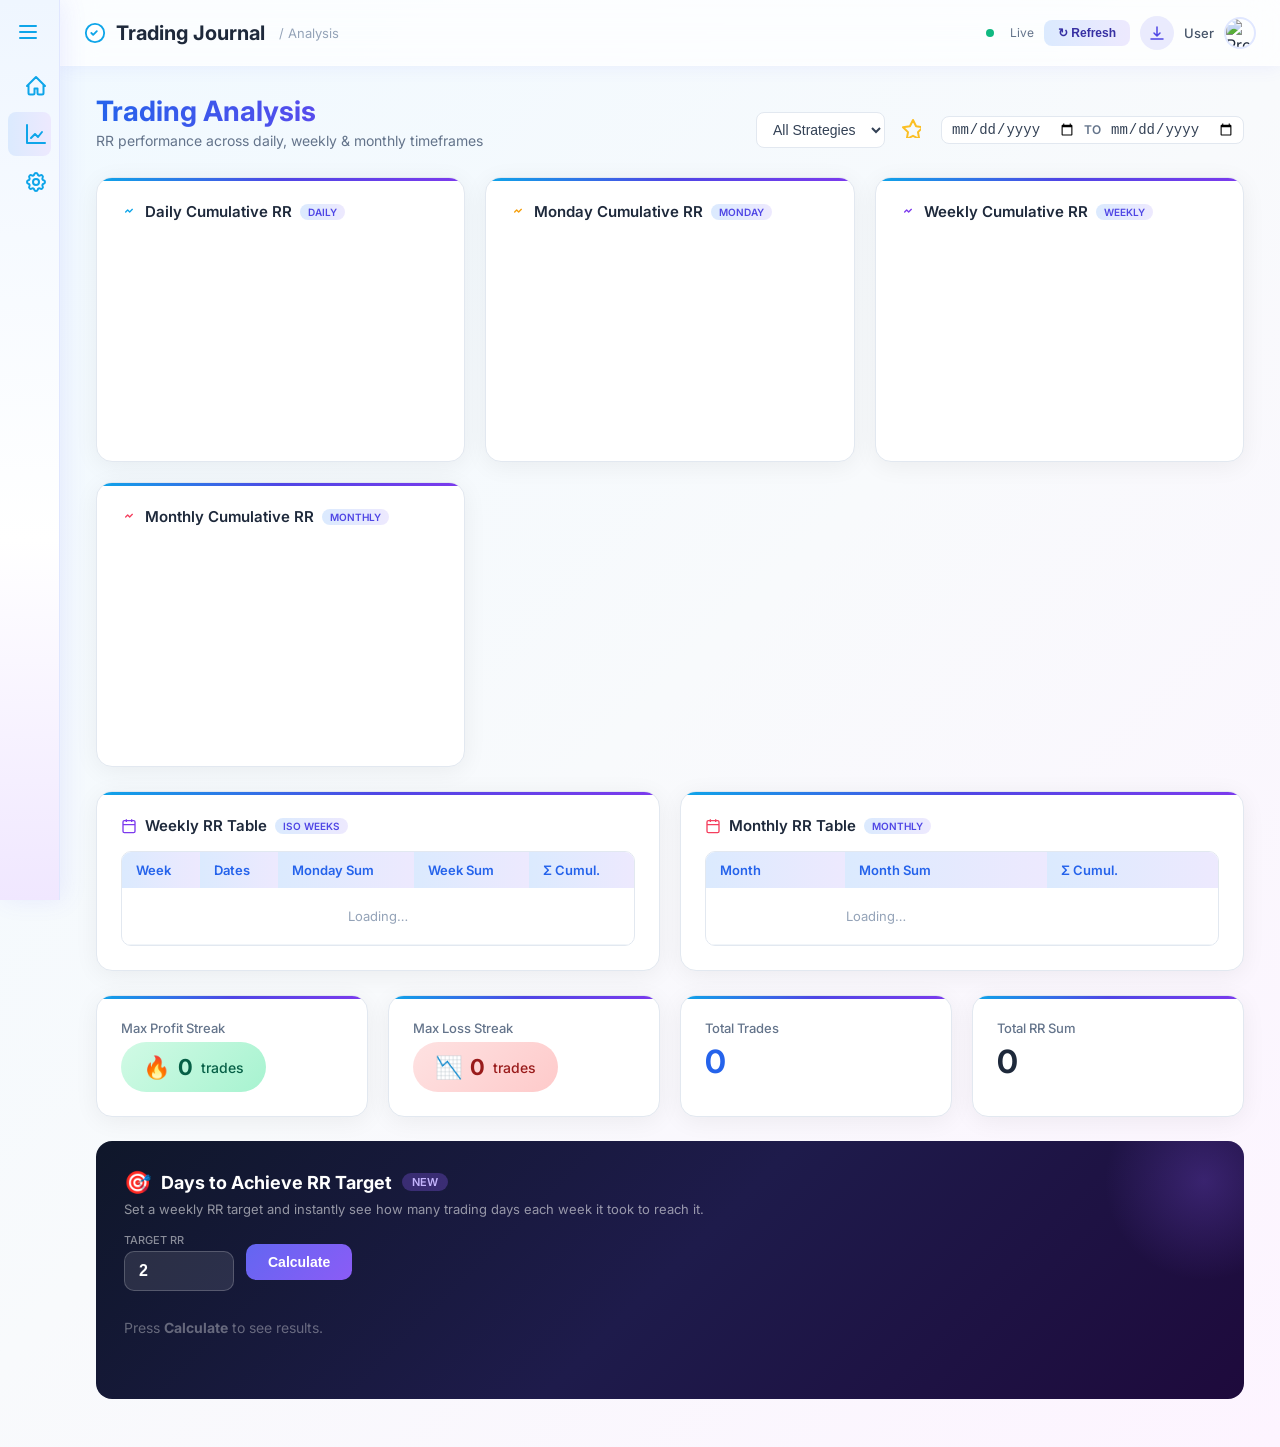
==== commit 69b0b939: "Add default filter strategy functionality and UI enhancements" ====
--- a/trading-journal/src/main/resources/static/analysis.html
+++ b/trading-journal/src/main/resources/static/analysis.html
@@ -249,9 +249,14 @@
                 <p style="color:#64748b;font-size:14px;margin:0;">RR performance across daily, weekly &amp; monthly timeframes</p>
             </div>
             <div style="display:flex; gap:12px; align-items:center;">
-                <select id="filter-strategy" onchange="loadAnalysisData()" style="padding:8px 12px; border-radius:8px; border:1px solid #e2e8f0; font-size:14px; outline:none; background:#fff; color:#334155; cursor:pointer;" title="Filter by Strategy">
-                    <option value="all">All Strategies</option>
-                </select>
+                <div style="display:flex; align-items:center; gap:8px;">
+                    <select id="filter-strategy" onchange="loadAnalysisData()" style="padding:8px 12px; border-radius:8px; border:1px solid #e2e8f0; font-size:14px; outline:none; background:#fff; color:#334155; cursor:pointer;" title="Filter by Strategy">
+                        <option value="all">All Strategies</option>
+                    </select>
+                    <button id="star-filter-strategy" onclick="saveDefaultAnalysisStrategy()" style="background:none;border:none;cursor:pointer;color:#fbbf24;padding:8px;" title="Set as default filter">
+                        <svg xmlns="http://www.w3.org/2000/svg" width="20" height="20" fill="none" stroke="currentColor" stroke-width="2" stroke-linecap="round" stroke-linejoin="round" class="lucide lucide-star"><polygon points="12 2 15.09 8.26 22 9.27 17 14.14 18.18 21.02 12 17.77 5.82 21.02 7 14.14 2 9.27 8.91 8.26 12 2"></polygon></svg>
+                    </button>
+                </div>
                 <div style="display:flex; align-items:center; gap:8px; background:#fff; padding:4px 8px; border-radius:8px; border:1px solid #e2e8f0;">
                     <input type="date" id="filter-start-date" onchange="loadAnalysisData()" style="border:none; font-size:14px; outline:none; background:transparent; color:#334155; cursor:pointer;" title="Start Date" />
                     <span style="color:#64748b;font-size:12px;font-weight:600;">TO</span>
@@ -553,15 +558,34 @@
             if(filterStratSel) {
                 const currentVal = filterStratSel.value;
                 filterStratSel.innerHTML = '<option value="all">All Strategies</option>' + strategies.map(o => `<option value="${o.value}" data-id="${o.id}">${o.value}</option>`).join('');
-                filterStratSel.value = currentVal || 'all';
+                const defFilterStrategy = localStorage.getItem(`default_filter-strategy_${userId}`);
+                if (currentVal === 'all' && defFilterStrategy) {
+                    filterStratSel.value = defFilterStrategy;
+                } else {
+                    filterStratSel.value = currentVal || 'all';
+                }
             }
             strategiesLoaded = true;
+            // Reload data with new default filter if it changed
+            loadAnalysisData();
         }).catch(err => console.warn('Failed to load strategies:', err));
 }
 
+function saveDefaultAnalysisStrategy() {
+    const userId = sessionStorage.getItem('userId');
+    if (!userId) return;
+    const select = document.getElementById('filter-strategy');
+    const val = select.value;
+    localStorage.setItem(`default_filter-strategy_${userId}`, val);
+    alert(`Default filter strategy set to ${val === 'all' ? 'All' : val}`);
+}
+
 // ─── Load all analysis data ───────────────────────────────────────────────────
 function loadAnalysisData() {
-    loadStrategies();
+    if (!strategiesLoaded) {
+        loadStrategies();
+        return; // loadStrategies will call loadAnalysisData again once loaded
+    }
     const userId = sessionStorage.getItem('userId');
     if (!userId) { window.location.href = 'login-form.html'; return; }
 
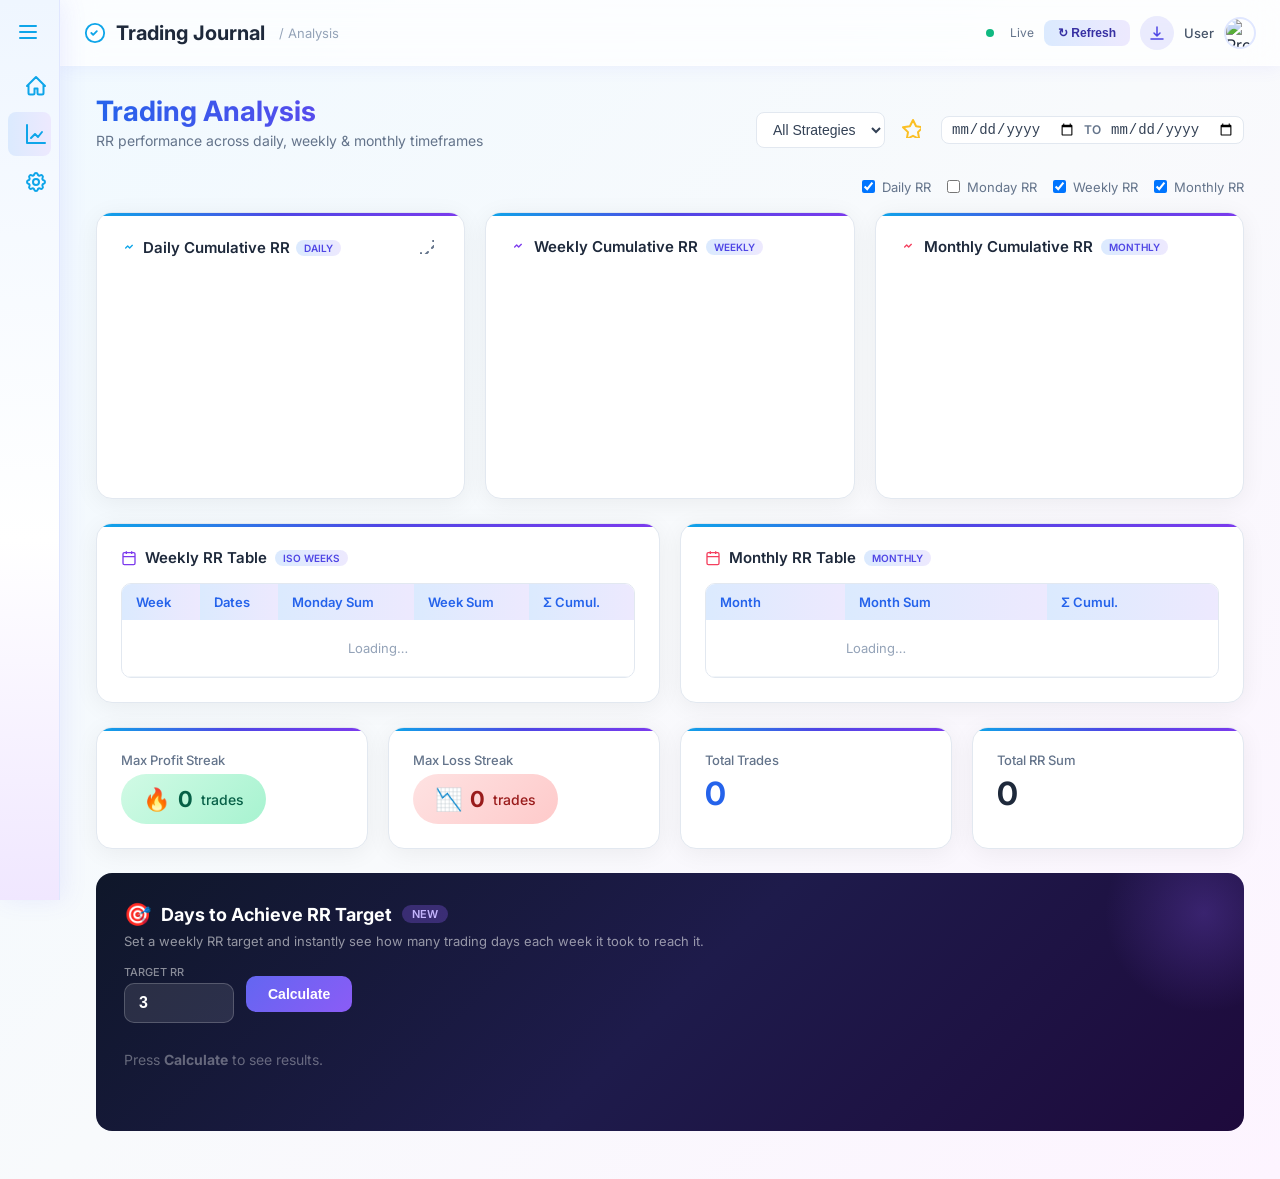
==== commit 611cb701: "Add chart toggles and expand functionality for daily cumulative RR" ====
--- a/trading-journal/src/main/resources/static/analysis.html
+++ b/trading-journal/src/main/resources/static/analysis.html
@@ -265,20 +265,33 @@
             </div>
         </div>
 
+        <!-- ── Charts Toggles ──────────────────────── -->
+        <div style="display:flex; justify-content:flex-end; gap:12px; margin-bottom:16px; font-size:13px; color:#64748b; flex-wrap:wrap;">
+            <label style="display:flex; align-items:center; gap:4px; cursor:pointer;"><input type="checkbox" checked onchange="toggleChartCard('daily')"> Daily RR</label>
+            <label style="display:flex; align-items:center; gap:4px; cursor:pointer;"><input type="checkbox" id="chk-monday" onchange="toggleChartCard('monday')"> Monday RR</label>
+            <label style="display:flex; align-items:center; gap:4px; cursor:pointer;"><input type="checkbox" checked onchange="toggleChartCard('weekly')"> Weekly RR</label>
+            <label style="display:flex; align-items:center; gap:4px; cursor:pointer;"><input type="checkbox" checked onchange="toggleChartCard('monthly')"> Monthly RR</label>
+        </div>
+
         <!-- ── Charts Row ─────────────────────────── -->
         <div style="display:grid;grid-template-columns:repeat(auto-fit,minmax(300px,1fr));gap:20px;margin-bottom:24px;">
 
-            <div class="card">
-                <div class="card-title">
-                    <svg style="width:16px;height:16px;color:#0ea5e9;" fill="none" viewBox="0 0 24 24" stroke="currentColor" stroke-width="2">
-                        <path stroke-linecap="round" stroke-linejoin="round" d="M7 12l3-3 3 3 4-4"/>
-                    </svg>
-                    Daily Cumulative RR <span class="badge">DAILY</span>
+            <div class="card" id="card-daily">
+                <div class="card-title" style="display:flex; justify-content:space-between; align-items:center;">
+                    <div style="display:flex; align-items:center; gap:6px;">
+                        <svg style="width:16px;height:16px;color:#0ea5e9;" fill="none" viewBox="0 0 24 24" stroke="currentColor" stroke-width="2">
+                            <path stroke-linecap="round" stroke-linejoin="round" d="M7 12l3-3 3 3 4-4"/>
+                        </svg>
+                        Daily Cumulative RR <span class="badge">DAILY</span>
+                    </div>
+                    <button onclick="expandDailyChart()" style="background:none;border:none;cursor:pointer;color:#64748b;" title="Expand Chart">
+                        <svg xmlns="http://www.w3.org/2000/svg" width="16" height="16" fill="none" stroke="currentColor" stroke-width="2" stroke-linecap="round" stroke-linejoin="round"><polyline points="15 3 21 3 21 9"></polyline><polyline points="9 21 3 21 3 15"></polyline><line x1="21" y1="3" x2="14" y2="10"></line><line x1="3" y1="21" x2="10" y2="14"></line></svg>
+                    </button>
                 </div>
                 <div class="chart-wrap"><canvas id="dailyRRChart"></canvas></div>
             </div>
 
-            <div class="card">
+            <div class="card" id="card-monday" style="display:none;">
                 <div class="card-title">
                     <svg style="width:16px;height:16px;color:#f59e0b;" fill="none" viewBox="0 0 24 24" stroke="currentColor" stroke-width="2">
                         <path stroke-linecap="round" stroke-linejoin="round" d="M7 12l3-3 3 3 4-4"/>
@@ -288,7 +301,7 @@
                 <div class="chart-wrap"><canvas id="mondayRRChart"></canvas></div>
             </div>
 
-            <div class="card">
+            <div class="card" id="card-weekly">
                 <div class="card-title">
                     <svg style="width:16px;height:16px;color:#7c3aed;" fill="none" viewBox="0 0 24 24" stroke="currentColor" stroke-width="2">
                         <path stroke-linecap="round" stroke-linejoin="round" d="M7 12l3-3 3 3 4-4"/>
@@ -298,7 +311,7 @@
                 <div class="chart-wrap"><canvas id="weeklyRRChart"></canvas></div>
             </div>
 
-            <div class="card">
+            <div class="card" id="card-monthly">
                 <div class="card-title">
                     <svg style="width:16px;height:16px;color:#f43f5e;" fill="none" viewBox="0 0 24 24" stroke="currentColor" stroke-width="2">
                         <path stroke-linecap="round" stroke-linejoin="round" d="M7 12l3-3 3 3 4-4"/>
@@ -405,7 +418,7 @@
                 <div class="target-input-wrap">
                     <div>
                         <label style="display:block;font-size:11px;color:rgba(255,255,255,.5);margin-bottom:4px;font-weight:500;">TARGET RR</label>
-                        <input type="number" id="targetRR" class="target-input" value="2" min="0.1" step="0.5" placeholder="e.g. 2"/>
+                        <input type="number" id="targetRR" class="target-input" value="3" min="0.1" step="0.5" placeholder="e.g. 3" onchange="computeTargetAchievement()" onkeyup="if(event.key==='Enter') computeTargetAchievement()"/>
                     </div>
                     <button class="target-btn" onclick="computeTargetAchievement()">Calculate</button>
                 </div>
@@ -415,8 +428,8 @@
                 </div>
 
                 <!-- Summary bar -->
-                <div id="targetSummary" style="display:none;margin-top:16px;padding-top:16px;border-top:1px solid rgba(255,255,255,.1);">
-                    <div style="display:flex;flex-wrap:wrap;gap:24px;">
+                <div id="targetSummary" style="display:none;flex-direction:column;margin-top:16px;padding-top:16px;border-top:1px solid rgba(255,255,255,.1);">
+                    <div style="display:flex;flex-wrap:wrap;gap:24px;margin-bottom:20px;">
                         <div>
                             <div style="font-size:11px;color:rgba(255,255,255,.45);margin-bottom:4px;">WEEKS ACHIEVED</div>
                             <div style="font-size:28px;font-weight:700;color:#4ade80;" id="weeksAchieved">—</div>
@@ -430,12 +443,26 @@
                             <div style="font-size:28px;font-weight:700;color:#fbbf24;" id="fastestWeek">—</div>
                         </div>
                     </div>
+                    <div class="chart-wrap" style="height:250px;width:100%;"><canvas id="targetChart"></canvas></div>
                 </div>
             </div>
         </div>
 
     </div><!-- /max-w -->
 </main>
+
+<!-- Modal for Expanded Daily Chart -->
+<div id="dailyChartModal" style="display:none; position:fixed; top:0; left:0; width:100%; height:100%; background:rgba(0,0,0,0.8); z-index:9999; align-items:center; justify-content:center; backdrop-filter: blur(4px);">
+    <div style="background:#fff; border-radius:12px; width:90%; height:90%; padding:20px; display:flex; flex-direction:column; box-shadow: 0 20px 25px -5px rgba(0,0,0,0.1);">
+        <div style="display:flex; justify-content:space-between; align-items:center; margin-bottom:16px;">
+            <h2 style="color:#1e293b; margin:0; font-size:20px; font-weight:700;">Detailed Daily Cumulative RR</h2>
+            <button onclick="closeDailyChartModal()" style="background:none; border:none; color:#64748b; cursor:pointer; font-size:24px; line-height:1;">&times;</button>
+        </div>
+        <div style="flex:1; position:relative; min-height:0; width:100%;">
+            <canvas id="dailyRRChartExpanded"></canvas>
+        </div>
+    </div>
+</div>
 
 <!-- ════════════════════ SCRIPT ════════════════════ -->
 <script>
@@ -787,6 +814,8 @@
     const totalEl = document.getElementById('totalRR');
     totalEl.textContent = (totalRR >= 0 ? '+' : '') + totalRR.toFixed(2) + ' R';
     totalEl.style.color = totalRR >= 0 ? '#10b981' : '#f43f5e';
+
+    computeTargetAchievement();
 }
 
 // ─── Target Achievement Feature ───────────────────────────────────────────────
@@ -859,6 +888,73 @@
     document.getElementById('avgDaysToTarget').textContent = avgDays === '—' ? '—' : `${avgDays} days`;
     document.getElementById('fastestWeek').textContent = fastest === '—' ? '—' : `${fastest} day${fastest > 1 ? 's' : ''}`;
     summaryEl.style.display = 'flex';
+
+    // Draw Chart
+    if (window.targetChartInstance) {
+        window.targetChartInstance.destroy();
+    }
+    const ctx = document.getElementById('targetChart').getContext('2d');
+    
+    // Prepare data for chart: only plot weeks that achieved the target, or plot all weeks with 0 for missed
+    const chartLabels = [];
+    const chartData = [];
+    
+    weeks.forEach(wk => {
+        const dayMap = _weeklyDayMap[wk];
+        const sortedDays = Object.keys(dayMap).sort();
+        let cumulative = 0;
+        let daysToHit = null;
+        for (let i = 0; i < sortedDays.length; i++) {
+            cumulative += dayMap[sortedDays[i]].reduce((a,b)=>a+b, 0);
+            if (cumulative >= target) {
+                daysToHit = i + 1;
+                break;
+            }
+        }
+        chartLabels.push(wk);
+        chartData.push(daysToHit !== null ? daysToHit : 0);
+    });
+
+    window.targetChartInstance = new Chart(ctx, {
+        type: 'bar',
+        data: {
+            labels: chartLabels,
+            datasets: [{
+                label: 'Days to Target',
+                data: chartData,
+                backgroundColor: 'rgba(129, 140, 248, 0.7)',
+                borderColor: 'rgba(129, 140, 248, 1)',
+                borderWidth: 1,
+                borderRadius: 4
+            }]
+        },
+        options: {
+            responsive: true,
+            maintainAspectRatio: false,
+            plugins: {
+                legend: { display: false },
+                tooltip: {
+                    callbacks: {
+                        label: function(context) {
+                            let val = context.parsed.y;
+                            return val > 0 ? ` ${val} day(s)` : ' Missed target';
+                        }
+                    }
+                }
+            },
+            scales: {
+                y: {
+                    beginAtZero: true,
+                    grid: { color: 'rgba(255,255,255,0.1)' },
+                    ticks: { color: 'rgba(255,255,255,0.5)', stepSize: 1 }
+                },
+                x: {
+                    grid: { display: false },
+                    ticks: { color: 'rgba(255,255,255,0.5)' }
+                }
+            }
+        }
+    });
 }
 
 // ─── PDF Export (unchanged logic, updated to use new api) ─────────────────────
@@ -917,7 +1013,49 @@
 // ─── Init ─────────────────────────────────────────────────────────────────────
 loadAnalysisData();
 setInterval(loadAnalysisData, 30000); // auto-refresh
+// ─── Toggles and Expanded Views ────────────────────────────────────────────────
+function toggleChartCard(type) {
+    const card = document.getElementById(`card-${type}`);
+    if (card) {
+        card.style.display = card.style.display === 'none' ? 'block' : 'none';
+    }
+}
+
+let dailyChartExpanded = null;
+function expandDailyChart() {
+    document.getElementById('dailyChartModal').style.display = 'flex';
+    const ctx = document.getElementById('dailyRRChartExpanded').getContext('2d');
+    if (dailyChartExpanded) {
+        dailyChartExpanded.destroy();
+    }
+    if (dailyChart) {
+        const config = dailyChart.config;
+        dailyChartExpanded = new Chart(ctx, {
+            type: 'line',
+            data: config.data,
+            options: {
+                responsive: true,
+                maintainAspectRatio: false,
+                plugins: config.options.plugins,
+                scales: {
+                    x: {
+                        grid: { color: '#f1f5f9' },
+                        ticks: { font: { size: 12 }, color: '#64748b' }
+                    },
+                    y: {
+                        grid: { color: '#f1f5f9' },
+                        ticks: { font: { size: 12 }, color: '#64748b' }
+                    }
+                },
+                interaction: { mode: 'index', intersect: false }
+            }
+        });
+    }
+}
+
+function closeDailyChartModal() {
+    document.getElementById('dailyChartModal').style.display = 'none';
+}
 </script>
-
 </body>
 </html>
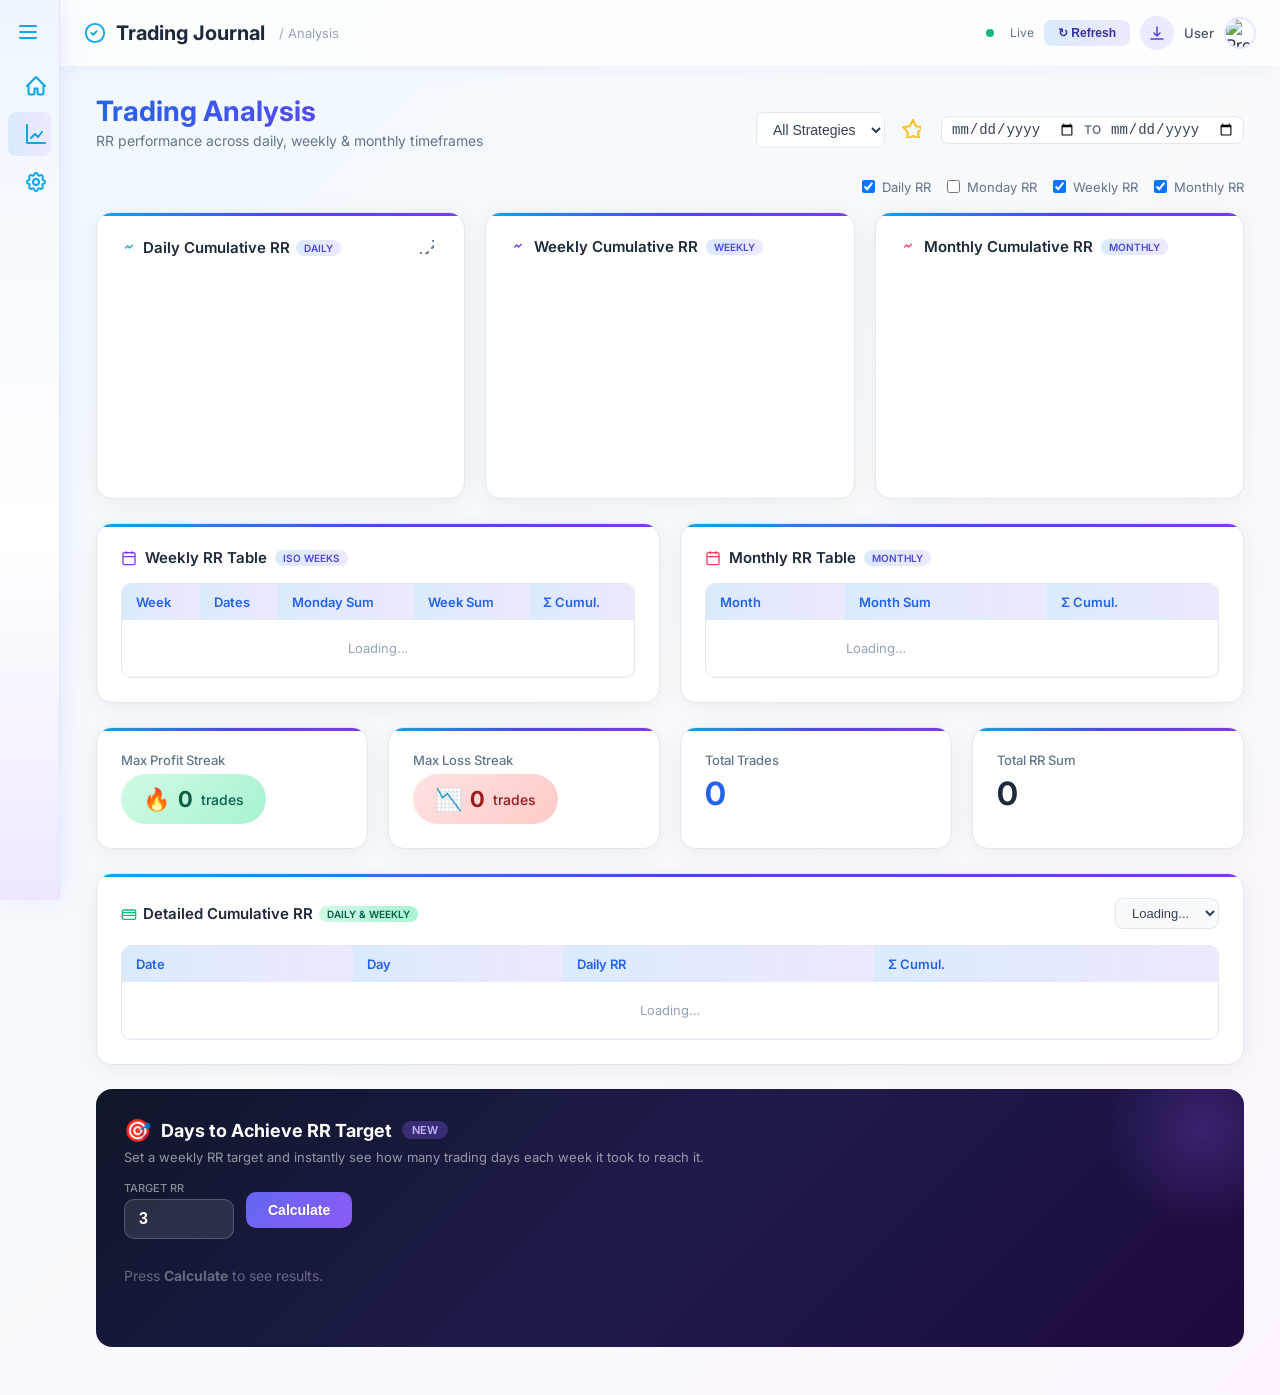
==== commit 403c6bf5: "Add detailed cumulative RR table and enhance data processing logic" ====
--- a/trading-journal/src/main/resources/static/analysis.html
+++ b/trading-journal/src/main/resources/static/analysis.html
@@ -401,6 +401,36 @@
             <div class="card">
                 <div style="font-size:13px;color:#64748b;font-weight:500;margin-bottom:6px;">Total RR Sum</div>
                 <div style="font-size:32px;font-weight:700;" id="totalRR">0</div>
+            </div>
+        </div>
+
+        <!-- ── Detailed Table Row ────────────────────────── -->
+        <div class="card" style="margin-bottom:24px;">
+            <div class="card-title" style="display:flex; justify-content:space-between; align-items:center; flex-wrap:wrap; gap:10px;">
+                <div style="display:flex; align-items:center; gap:6px;">
+                    <svg style="width:16px;height:16px;color:#10b981;" fill="none" viewBox="0 0 24 24" stroke="currentColor" stroke-width="2">
+                        <path stroke-linecap="round" stroke-linejoin="round" d="M3 10h18M3 14h18M4 6h16a2 2 0 012 2v10a2 2 0 01-2 2H4a2 2 0 01-2-2V8a2 2 0 012-2z"/>
+                    </svg>
+                    Detailed Cumulative RR <span class="badge" style="background:linear-gradient(90deg,#d1fae5,#a7f3d0);color:#065f46;">DAILY & WEEKLY</span>
+                </div>
+                <div>
+                    <select id="detailedMonthSelect" onchange="renderDetailedTable()" style="padding:6px 12px; border-radius:8px; border:1px solid #e2e8f0; font-size:13px; outline:none; background:#f8fafc; color:#334155; cursor:pointer;">
+                        <option value="">Loading...</option>
+                    </select>
+                </div>
+            </div>
+            <div class="table-scroll" style="max-height: 400px;">
+                <table class="rr-table" id="detailedRRTable">
+                    <thead style="position: sticky; top: 0; z-index: 10;">
+                        <tr>
+                            <th>Date</th>
+                            <th>Day</th>
+                            <th>Daily RR</th>
+                            <th>Σ Cumul.</th>
+                        </tr>
+                    </thead>
+                    <tbody><tr><td colspan="4" style="text-align:center;padding:20px;color:#94a3b8;">Loading…</td></tr></tbody>
+                </table>
             </div>
         </div>
 
@@ -810,10 +840,225 @@
     document.getElementById('maxLossStreak').textContent   = maxLoss;
     document.getElementById('totalTrades').textContent     = trades.length;
     // Total RR = last value of the daily cumulative array (or 0)
+    fetch(`${API_BASE}/api/trades?userId=${userId}&ts=${Date.now()}`)
+        .then(r => r.json())
+        .then(trades => {
+            if (!Array.isArray(trades)) return;
+            
+            const strategyFilter = document.getElementById('filter-strategy').value;
+            const startDate = document.getElementById('filter-start-date').value;
+            const endDate = document.getElementById('filter-end-date').value;
+            
+            let filteredTrades = trades;
+            if (strategyFilter && strategyFilter !== 'all') {
+                filteredTrades = filteredTrades.filter(t => t.strategy === strategyFilter);
+            }
+            if (startDate) {
+                filteredTrades = filteredTrades.filter(t => t.date >= startDate);
+            }
+            if (endDate) {
+                filteredTrades = filteredTrades.filter(t => t.date <= endDate);
+            }
+            
+            processData(filteredTrades);
+        })
+        .catch(err => console.warn('Failed to load trades:', err));
+}
+
+function processData(trades) {
+    const dailyRR   = {};  // day  -> [rrVal]
+    const weeklyRR  = {};  // week -> [rrVal]
+    const monthlyRR = {};  // mon  -> [rrVal]
+    const weekDayRR = {};  // week -> { day -> [rrVal] }
+
+    let maxProfit = 0, maxLoss = 0, curProfit = 0, curLoss = 0;
+
+    trades.forEach(trade => {
+        const d = new Date(trade.date);
+        if (isNaN(d)) return;
+
+        const day   = d.toISOString().slice(0, 10);
+        const week  = isoWeekKey(d);
+        const month = `${d.getFullYear()}-${String(d.getMonth()+1).padStart(2,'0')}`;
+        const rrVal = parseRR(trade);
+
+        // Accumulate
+        dailyRR[day]   = (dailyRR[day]   || []).concat(rrVal);
+        weeklyRR[week] = (weeklyRR[week]  || []).concat(rrVal);
+        monthlyRR[month] = (monthlyRR[month] || []).concat(rrVal);
+
+        // Per-week, per-day map (for target feature)
+        if (!weekDayRR[week]) weekDayRR[week] = {};
+        weekDayRR[week][day] = (weekDayRR[week][day] || []).concat(rrVal);
+
+        // Streaks
+        if ((trade.result || '').toLowerCase() === 'profit') {
+            curProfit++; maxProfit = Math.max(maxProfit, curProfit); curLoss = 0;
+        } else if ((trade.result || '').toLowerCase() === 'loss') {
+            curLoss++; maxLoss = Math.max(maxLoss, curLoss); curProfit = 0;
+        }
+    });
+
+    // Store for target feature
+    _weeklyDayMap = weekDayRR;
+
+    const sum = arr => arr.reduce((a, b) => a + b, 0);
+
+    // Helper: convert array of period sums into cumulative running totals
+    function cumSum(arr) {
+        let running = 0;
+        return arr.map(v => { running += v; return parseFloat(running.toFixed(4)); });
+    }
+
+    // ── Daily Chart ────────────────────────────────
+    const dLabels    = Object.keys(dailyRR).sort();
+    const dPeriod    = dLabels.map(k => sum(dailyRR[k]));   // each day's own sum
+    const dData      = cumSum(dPeriod);                      // running total
+    if (dailyChart) {
+        dailyChart.data.labels = dLabels;
+        dailyChart.data.datasets[0].data = dData;
+        dailyChart.data.datasets[0].periodData = dPeriod;
+        dailyChart.update('none');
+    } else {
+        const dc = makeChart(
+            document.getElementById('dailyRRChart').getContext('2d'),
+            'Cumulative RR', '#0ea5e9', dLabels, dData
+        );
+        dc.data.datasets[0].periodData = dPeriod;
+        dc.update('none');
+        dailyChart = dc;
+    }
+
+    // ── Monday Chart ────────────────────────────────
+    const mondayLabels = dLabels.filter(d => new Date(d).getUTCDay() === 1);
+    const mondayPeriod = mondayLabels.map(k => sum(dailyRR[k]));
+    const mondayData   = cumSum(mondayPeriod);
+    if (mondayChart) {
+        mondayChart.data.labels = mondayLabels;
+        mondayChart.data.datasets[0].data = mondayData;
+        mondayChart.data.datasets[0].periodData = mondayPeriod;
+        mondayChart.update('none');
+    } else {
+        const mc = makeChart(
+            document.getElementById('mondayRRChart').getContext('2d'),
+            'Cumulative RR', '#f59e0b', mondayLabels, mondayData
+        );
+        mc.data.datasets[0].periodData = mondayPeriod;
+        mc.update('none');
+        mondayChart = mc;
+    }
+
+    // ── Weekly Chart & Table ───────────────────────
+    const wLabels  = Object.keys(weeklyRR).sort();
+    const wPeriod  = wLabels.map(k => sum(weeklyRR[k]));   // each week's own sum
+    const wData    = cumSum(wPeriod);                       // running total
+    if (weeklyChart) {
+        weeklyChart.data.labels = wLabels;
+        weeklyChart.data.datasets[0].data = wData;
+        weeklyChart.data.datasets[0].periodData = wPeriod;
+        weeklyChart.update('none');
+    } else {
+        const wc = makeChart(
+            document.getElementById('weeklyRRChart').getContext('2d'),
+            'Cumulative RR', '#7c3aed', wLabels, wData
+        );
+        wc.data.datasets[0].periodData = wPeriod;
+        wc.update('none');
+        weeklyChart = wc;
+    }
+    // Weekly table — show period sum + running cumulative
+    const wTbody = document.getElementById('weeklyRRTable').querySelector('tbody');
+    wTbody.innerHTML = wLabels.map((wk, i) => {
+        const periodSum = wPeriod[i];
+        const cumTotal  = wData[i];
+        
+        let mondaySum = 0;
+        const daysInWeek = weekDayRR[wk] || {};
+        for (const day in daysInWeek) {
+            const d = new Date(day);
+            if (d.getUTCDay() === 1) { // 1 is Monday
+                mondaySum += sum(daysInWeek[day]);
+            }
+        }
+        
+        const mCls = mondaySum >= 0 ? 'rr-positive' : 'rr-negative';
+        const pCls = periodSum >= 0 ? 'rr-positive' : 'rr-negative';
+        const cCls = cumTotal  >= 0 ? 'rr-positive' : 'rr-negative';
+        
+        return `<tr>
+            <td style="font-weight:600;">${wk}</td>
+            <td style="color:#94a3b8;font-size:12px;">${weekDateRange(wk)}</td>
+            <td class="${mCls}">${mondaySum >= 0 ? '+' : ''}${mondaySum.toFixed(2)} R</td>
+            <td class="${pCls}">${periodSum >= 0 ? '+' : ''}${periodSum.toFixed(2)} R</td>
+            <td class="${cCls}" style="font-size:11px;opacity:.75;">Σ ${cumTotal >= 0 ? '+' : ''}${cumTotal.toFixed(2)} R</td>
+        </tr>`;
+    }).join('') || `<tr><td colspan="5" style="text-align:center;padding:20px;color:#94a3b8;">No data yet.</td></tr>`;
+
+    // ── Monthly Chart & Table ──────────────────────
+    const mLabels  = Object.keys(monthlyRR).sort();
+    const mPeriod  = mLabels.map(k => sum(monthlyRR[k]));  // each month's own sum
+    const mData    = cumSum(mPeriod);                       // running total
+    if (monthlyChart) {
+        monthlyChart.data.labels = mLabels;
+        monthlyChart.data.datasets[0].data = mData;
+        monthlyChart.data.datasets[0].periodData = mPeriod;
+        monthlyChart.update('none');
+    } else {
+        const mc = makeChart(
+            document.getElementById('monthlyRRChart').getContext('2d'),
+            'Cumulative RR', '#f43f5e', mLabels, mData
+        );
+        mc.data.datasets[0].periodData = mPeriod;
+        mc.update('none');
+        monthlyChart = mc;
+    }
+    // Monthly table (nicer labels) — show period sum + cumulative
+    const mTbody = document.getElementById('monthlyRRTable').querySelector('tbody');
+    mTbody.innerHTML = mLabels.map((mon, i) => {
+        const periodSum = mPeriod[i];
+        const cumTotal  = mData[i];
+        const pCls = periodSum >= 0 ? 'rr-positive' : 'rr-negative';
+        const cCls = cumTotal  >= 0 ? 'rr-positive' : 'rr-negative';
+        const [y, m] = mon.split('-');
+        const label = new Date(parseInt(y), parseInt(m)-1, 1)
+            .toLocaleDateString('en-US', { month:'long', year:'numeric' });
+        return `<tr>
+            <td style="font-weight:600;">${label}</td>
+            <td class="${pCls}">${periodSum >= 0 ? '+' : ''}${periodSum.toFixed(2)} R</td>
+            <td class="${cCls}" style="font-size:11px;opacity:.75;">Σ ${cumTotal >= 0 ? '+' : ''}${cumTotal.toFixed(2)} R</td>
+        </tr>`;
+    }).join('') || `<tr><td colspan="3" style="text-align:center;padding:20px;color:#94a3b8;">No data yet.</td></tr>`;
+
+    // ── Stats ──────────────────────────────────────
+    document.getElementById('maxProfitStreak').textContent = maxProfit;
+    document.getElementById('maxLossStreak').textContent   = maxLoss;
+    document.getElementById('totalTrades').textContent     = trades.length;
+    // Total RR = last value of the daily cumulative array (or 0)
     const totalRR = dData.length ? dData[dData.length - 1] : 0;
     const totalEl = document.getElementById('totalRR');
     totalEl.textContent = (totalRR >= 0 ? '+' : '') + totalRR.toFixed(2) + ' R';
     totalEl.style.color = totalRR >= 0 ? '#10b981' : '#f43f5e';
+
+    // Detailed Table Data Preparation
+    const monthMap = {};
+    dLabels.forEach((day, index) => {
+        const d = new Date(day);
+        const monthKey = `${d.getFullYear()}-${String(d.getMonth()+1).padStart(2,'0')}`;
+        const weekKey = isoWeekKey(d);
+        
+        if (!monthMap[monthKey]) monthMap[monthKey] = {};
+        if (!monthMap[monthKey][weekKey]) monthMap[monthKey][weekKey] = [];
+        
+        monthMap[monthKey][weekKey].push({
+            day: day,
+            dayLabel: d.toLocaleDateString('en-US', { weekday: 'short', timeZone: 'UTC' }),
+            dailySum: dPeriod[index],
+            cumSum: dData[index]
+        });
+    });
+    window.detailedMonthMap = monthMap;
+    populateDetailedMonthSelect();
+    renderDetailedTable();
 
     computeTargetAchievement();
 }
@@ -1056,6 +1301,59 @@
 function closeDailyChartModal() {
     document.getElementById('dailyChartModal').style.display = 'none';
 }
+
+// ─── Detailed Table Logic ──────────────────────────────────────────────────────
+function populateDetailedMonthSelect() {
+    const select = document.getElementById('detailedMonthSelect');
+    if (!select) return;
+    const months = Object.keys(window.detailedMonthMap || {}).sort().reverse();
+    select.innerHTML = months.map(m => {
+        const [y, mo] = m.split('-');
+        const label = new Date(parseInt(y), parseInt(mo)-1, 1).toLocaleDateString('en-US', { month:'long', year:'numeric' });
+        return `<option value="${m}">${label}</option>`;
+    }).join('') || '<option value="">No Data</option>';
+}
+
+function renderDetailedTable() {
+    const select = document.getElementById('detailedMonthSelect');
+    const tbody = document.querySelector('#detailedRRTable tbody');
+    if (!select || !tbody) return;
+    
+    const selectedMonth = select.value;
+    const monthData = (window.detailedMonthMap || {})[selectedMonth];
+    
+    if (!monthData) {
+        tbody.innerHTML = '<tr><td colspan="4" style="text-align:center;padding:20px;color:#94a3b8;">No data available.</td></tr>';
+        return;
+    }
+    
+    const weeks = Object.keys(monthData).sort();
+    let html = '';
+    
+    weeks.forEach(wk => {
+        const wRange = weekDateRange(wk);
+        html += `<tr style="background:#f8fafc; border-bottom: 2px solid #e2e8f0;">
+            <td colspan="4" style="font-weight:700; color:#475569; padding: 12px 14px; font-size: 12px;">
+                <span style="display:inline-block; background:rgba(99,102,241,0.1); color:#4f46e5; padding:2px 8px; border-radius:12px; margin-right:8px;">${wk}</span>
+                ${wRange}
+            </td>
+        </tr>`;
+        
+        const days = monthData[wk];
+        days.forEach(d => {
+            const pCls = d.dailySum >= 0 ? 'rr-positive' : 'rr-negative';
+            const cCls = d.cumSum >= 0 ? 'rr-positive' : 'rr-negative';
+            html += `<tr>
+                <td style="color:#64748b;font-family:monospace;">${d.day}</td>
+                <td style="font-weight:500;">${d.dayLabel}</td>
+                <td class="${pCls}">${d.dailySum >= 0 ? '+' : ''}${d.dailySum.toFixed(2)} R</td>
+                <td class="${cCls}" style="font-weight:700;">Σ ${d.cumSum >= 0 ? '+' : ''}${d.cumSum.toFixed(2)} R</td>
+            </tr>`;
+        });
+    });
+    
+    tbody.innerHTML = html;
+}
 </script>
 </body>
 </html>
